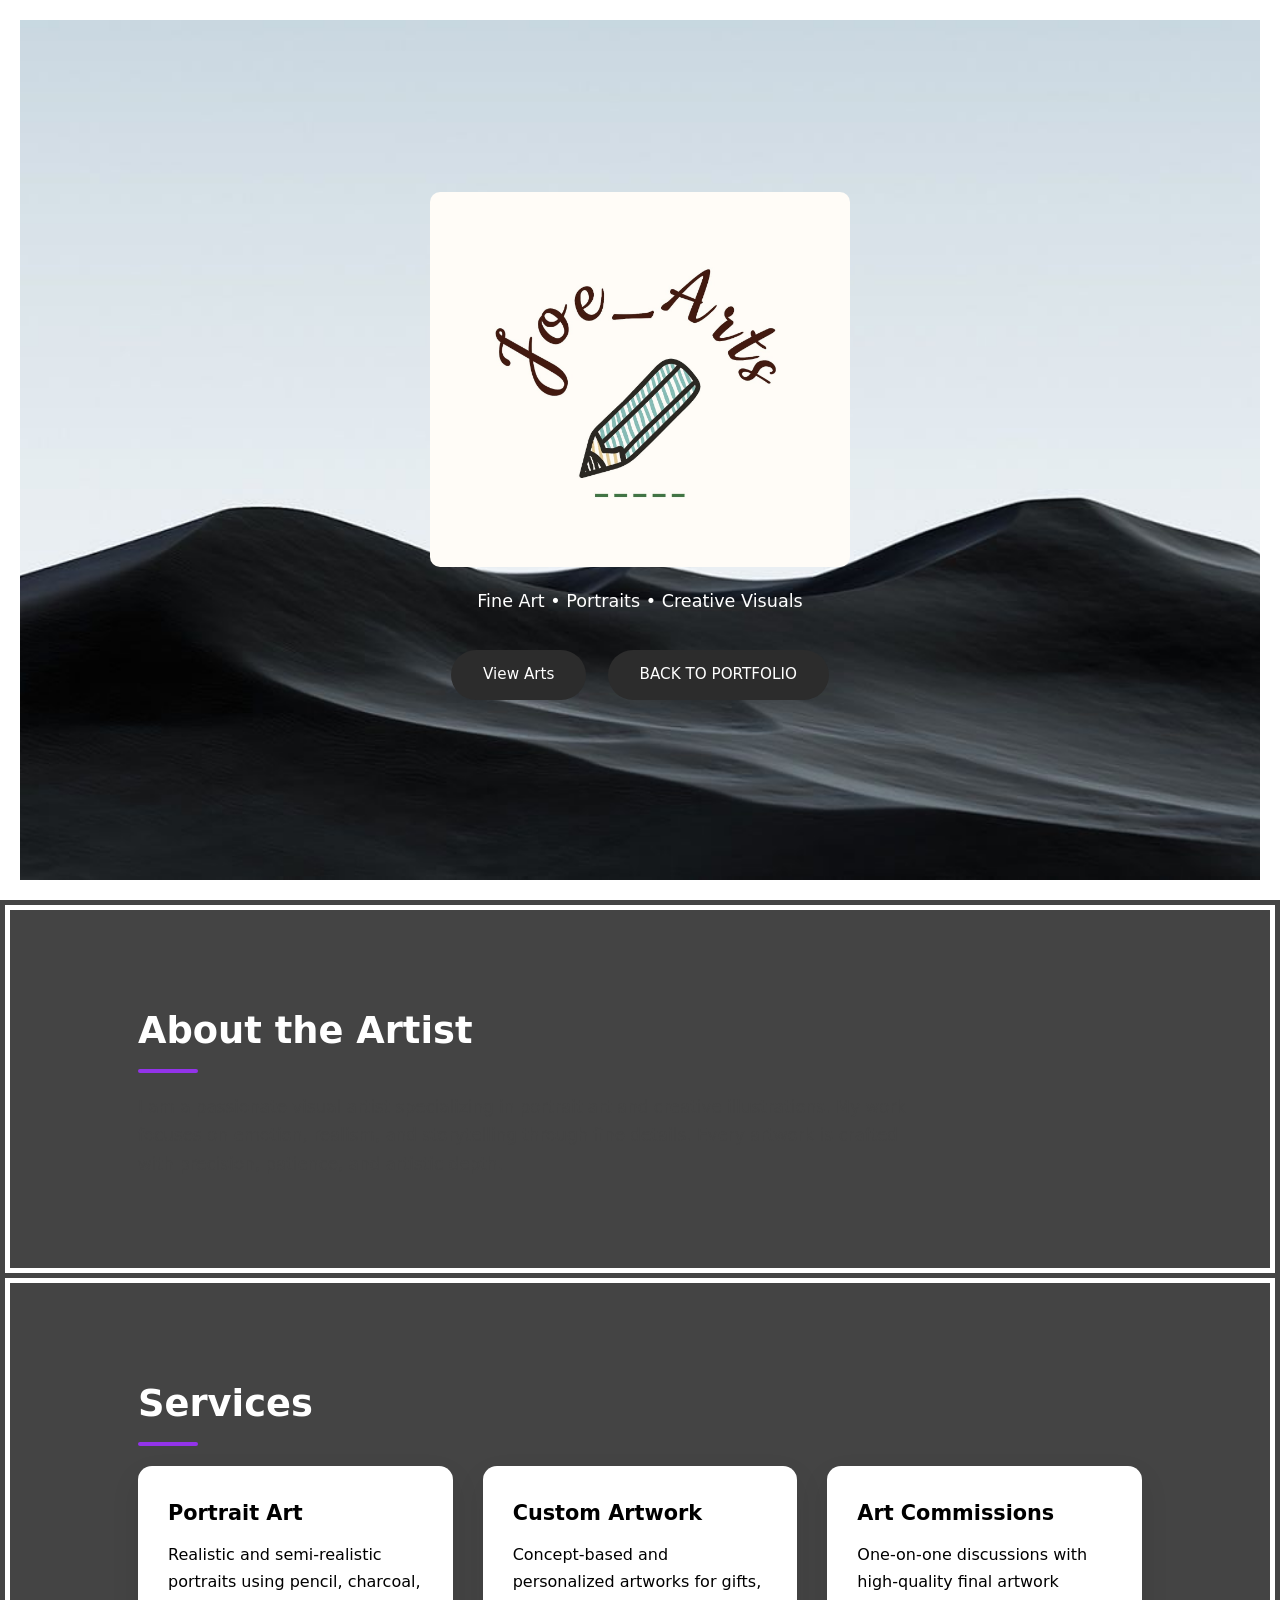
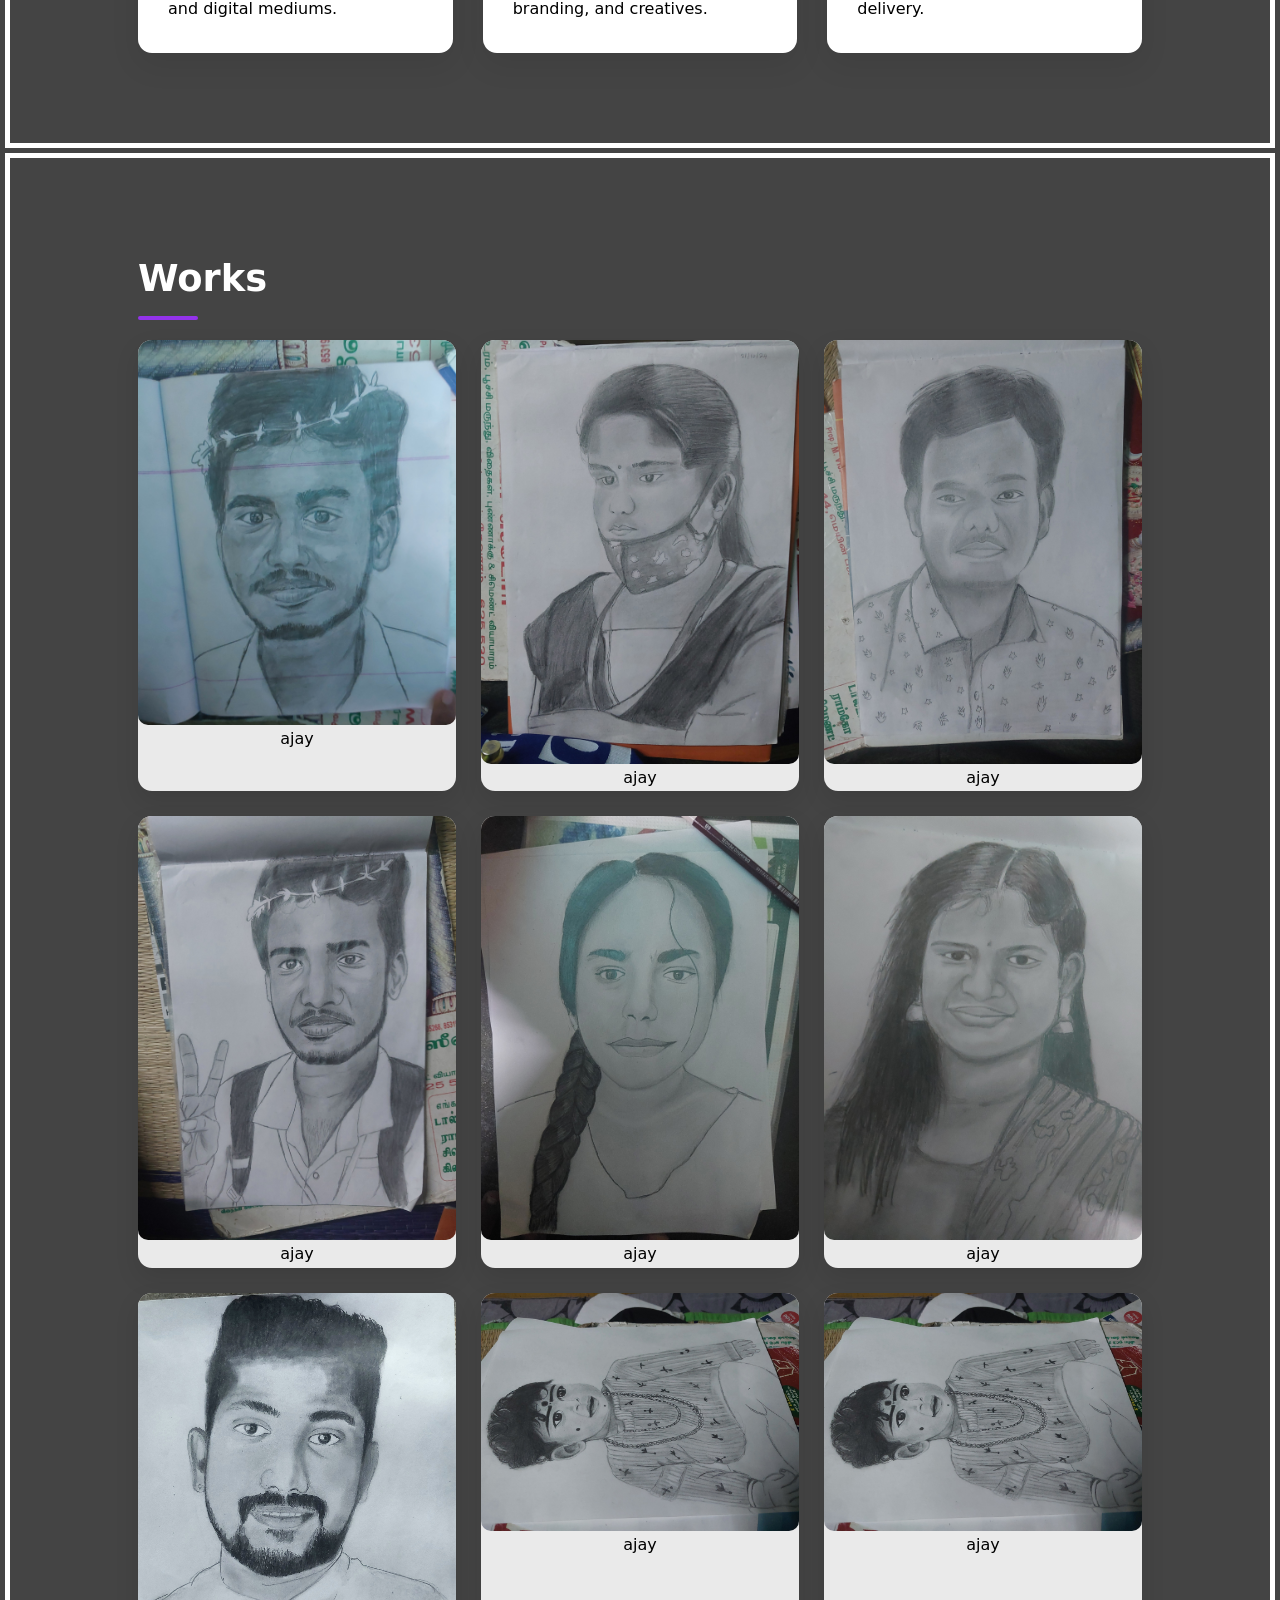
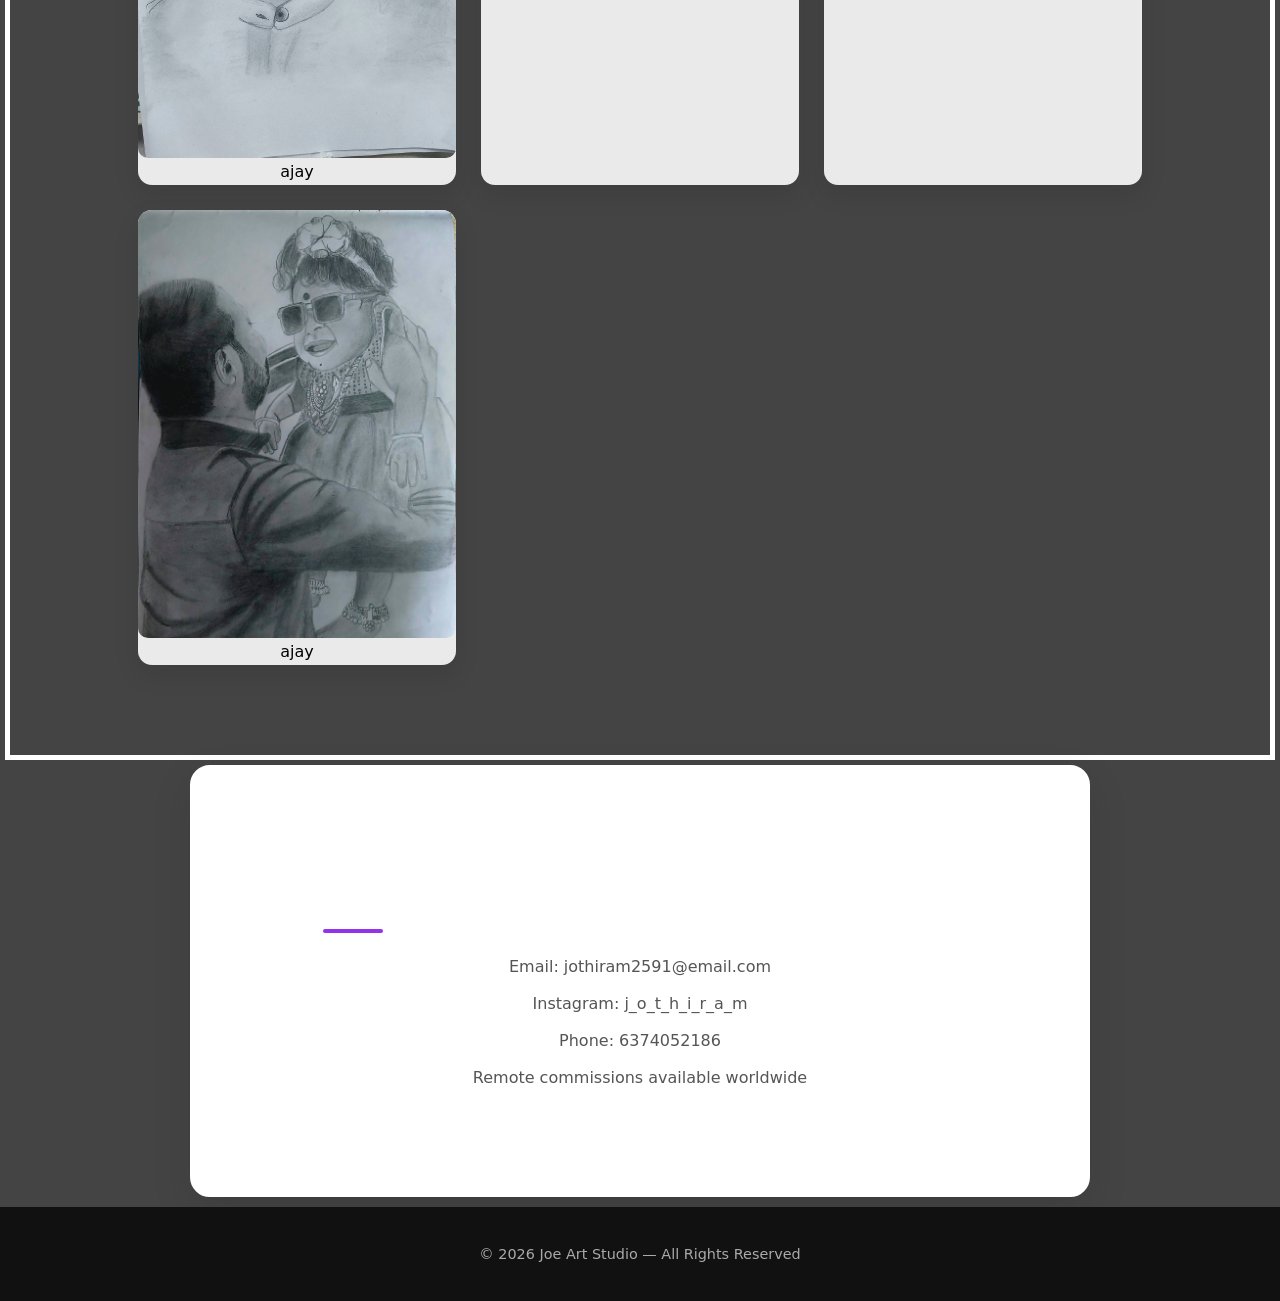
==== art.html @ 2886bf45 "." ====
<!DOCTYPE html>
<html lang="en">
<head>
  <meta charset="UTF-8" />
  <meta name="viewport" content="width=device-width, initial-scale=1.0"/>
  <title>Joe Art Studio</title>
  <!-- Back to Top Button -->
<button id="arrow-button" aria-label="Back to top">
  <svg xmlns="http://www.w3.org/2000/svg" viewBox="0 0 16 16">
    <path fill-rule="evenodd"
      d="M1 8a7 7 0 1 0 14 0A7 7 0 0 0 1 8m15 0A8 8 0 1 1 0 8a8 8 0 0 1 16 0m-7.5 3.5a.5.5 0 0 1-1 0V5.707L5.354 7.854a.5.5 0 1 1-.708-.708l3-3a.5.5 0 0 1 .708 0l3 3a.5.5 0 0 1-.708.708L8.5 5.707z"/>
  </svg>
</button>
<!-------------------------------------->
  <style>
  * {
    margin: 0;
    padding: 0;
    box-sizing: border-box;
    font-family: "Poppins", system-ui, sans-serif;
  }

  body {
    background:#444;
    color:white;
    line-height: 1.7;
  }

  img {
    width: 100%;
    display: block;
    border-radius: 10px;
  }

  /* ---------- Back to Top ---------- */
  #arrow-button {
    position: fixed;
    bottom: 25px;
    right: 25px;
    width: 50px;
    height: 50px;
    border: none;
    border-radius: 50%;
    background: linear-gradient(135deg, #8b597b, #9333ea);
    color: white;
    display: flex;
    align-items: center;
    justify-content: center;
    cursor: pointer;
    box-shadow: 0 10px 25px rgba(0, 0, 0, 0.25);
    opacity: 0;
    visibility: hidden;
    transition: all 0.3s ease;
    z-index: 1000;
  }

  #arrow-button.show {
    opacity: 1;
    visibility: visible;
  }

  #arrow-button:hover {
    transform: translateY(-5px);
  }

  /* ---------- Header ---------- */
  header {
    min-height: 100vh;
    display: flex;
    align-items: center;
    justify-content: center;
    text-align: center;
    border-image-repeat: no-repeat;
    background-position: center;
    background-size: cover;
    background-image: url(./backgroud1.jpg);
    border: 20px solid white;
    padding: 40px 20px;
  }

  header img {
    width: 420px;

    margin: 0 auto 20px;
  }
  header img:hover{
    width: 400px;
    scroll-behavior: smooth;
    margin: 0 auto 20px;
    transition: 0.1;
    box-shadow: 0 12px 30px rgba(255, 255, 255, 0.1);
  }
  header p {
    font-size: 1.1rem;
    margin-bottom: 25px;
  }

  .btn {
    display: inline-block;
    padding: 12px 32px;
    margin: 8px;
    border-radius: 30px;
    background: #2c2c2c;
    color: #fff;
    text-decoration: none;
    font-size: 0.95rem;
    transition: all 0.3s ease;
  }

  .btn:hover {
    background: #000;
    transform: translateY(-3px);
    box-shadow: 0 12px 30px rgba(255, 255, 255, 0.8);
  }

  /* ---------- Sections ---------- */
  section {
    padding: 90px 10%;
    border: 5px solid white;
    margin: 5px;
  }

  h2 {
    font-size: 2.3rem;
    margin-bottom: 30px;
    position: relative;
  }

  h2::after {
    content: "";
    width: 60px;
    height: 4px;
    background: #9333ea;
    position: absolute;
    left: 0;
    bottom: -10px;
    border-radius: 2px;
  }

  /* ---------- About ---------- */
  .about p {
    max-width: 800px;
    font-size: 1.05rem;
    color: #444;
  }

  /* ---------- Services ---------- */
  .services {
    display: grid;
    grid-template-columns: repeat(auto-fit, minmax(260px, 1fr));
    gap: 30px;
  }

  .card {
    background: #ffffff;
    padding: 30px;
    color: black;
    border-radius: 14px;
    box-shadow: 0 12px 30px rgba(0, 0, 0, 0.08);
    transition: all 0.3s ease;
  }

  .card:hover {
    transform: translateY(-8px);
    box-shadow: 0 18px 40px rgba(0, 0, 0, 0.12);
  }

  .card h3 {
    margin-bottom: 10px;
    font-size: 1.3rem;
  }

  /* ---------- Portfolio ---------- */
  .portfolio {
    display: grid;
    grid-template-columns: repeat(auto-fit, minmax(250px, 1fr));
    gap: 25px;
  }

  .portfolio div {
    background: #eaeaea;
    border-radius: 14px;
    overflow: hidden;
    box-shadow: 0 10px 25px rgba(0, 0, 0, 0.1);
    transition: transform 0.3s ease;
  }

  .portfolio div:hover {
    transform: scale(1.03);
  }

  /* ---------- Contact ---------- */
  .contact {
    background: #ffffff;
    border-radius: 20px;
    max-width: 900px;
    margin: auto;
    box-shadow: 0 15px 40px rgba(0, 0, 0, 0.1);
    text-align: center;
  }

  .contact p {
    font-size: 1rem;
    margin-bottom: 10px;
    color: #555;
  }

  /* ---------- Footer ---------- */
  footer {
    text-align: center;
    padding: 35px;
    margin-top: 10px;
    background: #111;
    color: #aaa;
    font-size: 0.9rem;
  }

  @media (max-width: 768px) {
    header img {
      width: 280px;
    }

    section {
      padding: 70px 7%;
    }
  }
</style>
</head>
<body>
<header>
  <div>
    <img src="./art_joe.jpeg" id="joe_art">
    <p>Fine Art • Portraits • Creative Visuals</p>
    <a href="#portfolio" class="btn">View Arts</a>
    <a href="./index.html" class="btn">BACK TO PORTFOLIO</a>
  </div>
</header>

<section class="about">
  <h2>About the Artist</h2>
  <p>
    I am a passionate visual artist specializing in portrait art and creative illustrations.
    My work focuses on emotion, realism, and storytelling through fine details.
    Every artwork is crafted with precision, patience, and artistic depth.
  </p>
</section>

<section>
  <h2>Services</h2>
  <div class="services">
    <div class="card">
      <h3>Portrait Art</h3>
      <p>Realistic and semi-realistic portraits using pencil, charcoal, and digital mediums.</p>
    </div>
    <div class="card">
      <h3>Custom Artwork</h3>
      <p>Concept-based and personalized artworks for gifts, branding, and creatives.</p>
    </div>
    <div class="card">
      <h3>Art Commissions</h3>
      <p>One-on-one discussions with high-quality final artwork delivery.</p>
    </div>
  </div>
</section>

<section id="portfolio">
  <h2>Works</h2>
  <div class="portfolio">
    <div><img src="./works/1.jpg"><p style="color:black;text-align: center;">ajay</p></div>
    <div><img src="./works/2.jpg"><p style="color:black;text-align: center;">ajay</p></div>
    <div><img src="./works/3.jpg"><p style="color:black;text-align: center;">ajay</p></div>
    <div><img src="./works/4.jpg"><p style="color:black;text-align: center;">ajay</p></div>
    <div><img src="./works/5.jpg"><p style="color:black;text-align: center;">ajay</p></div>
    <div><img src="./works/6.jpg"><p style="color:black;text-align: center;">ajay</p></div>
    <div><img src="./works/7.jpg"><p style="color:black;text-align: center;">ajay</p></div>
    <div><img src="./works/8.jpg"><p style="color:black;text-align: center;">ajay</p></div>
    <div><img src="./works/9.jpg"><p style="color:black;text-align: center;">ajay</p></div>
    <div><img src="./works/10.jpg"><p style="color:black;text-align: center;">ajay</p></div>
  </div>
</section>

<section id="contact" class="contact">
  <h2>CONTACT</h2>
  <p>Email: jothiram2591@email.com</p>
  <p>Instagram: j_o_t_h_i_r_a_m</p>
  <p>Phone: 6374052186</p>
  <p>Remote commissions available worldwide</p>
</section>
<script>
  //show button on scrolling
const backToTopBtn = document.getElementById("arrow-button");

window.addEventListener("scroll", () => {
  if (window.scrollY > 300) {
    backToTopBtn.classList.add("show");
  } else {
    backToTopBtn.classList.remove("show");
  }
});

backToTopBtn.addEventListener("click", () => {
  window.scrollTo({
    top: 0,
    behavior: "smooth"
  });
});

//change image style
const img1 = document.getElementById('joe_art');

img1.addEventListener('mouseenter', () => {
  img1.src = 'joe2.jpeg'; 
});

img1.addEventListener('mouseleave', () => {
  // Fix: use 'img1' instead of 'img'
  img1.src = 'art_joe.jpeg'; 
});
</script>
<footer>
  © 2026 Joe Art Studio — All Rights Reserved
</footer>

</body>
</html>
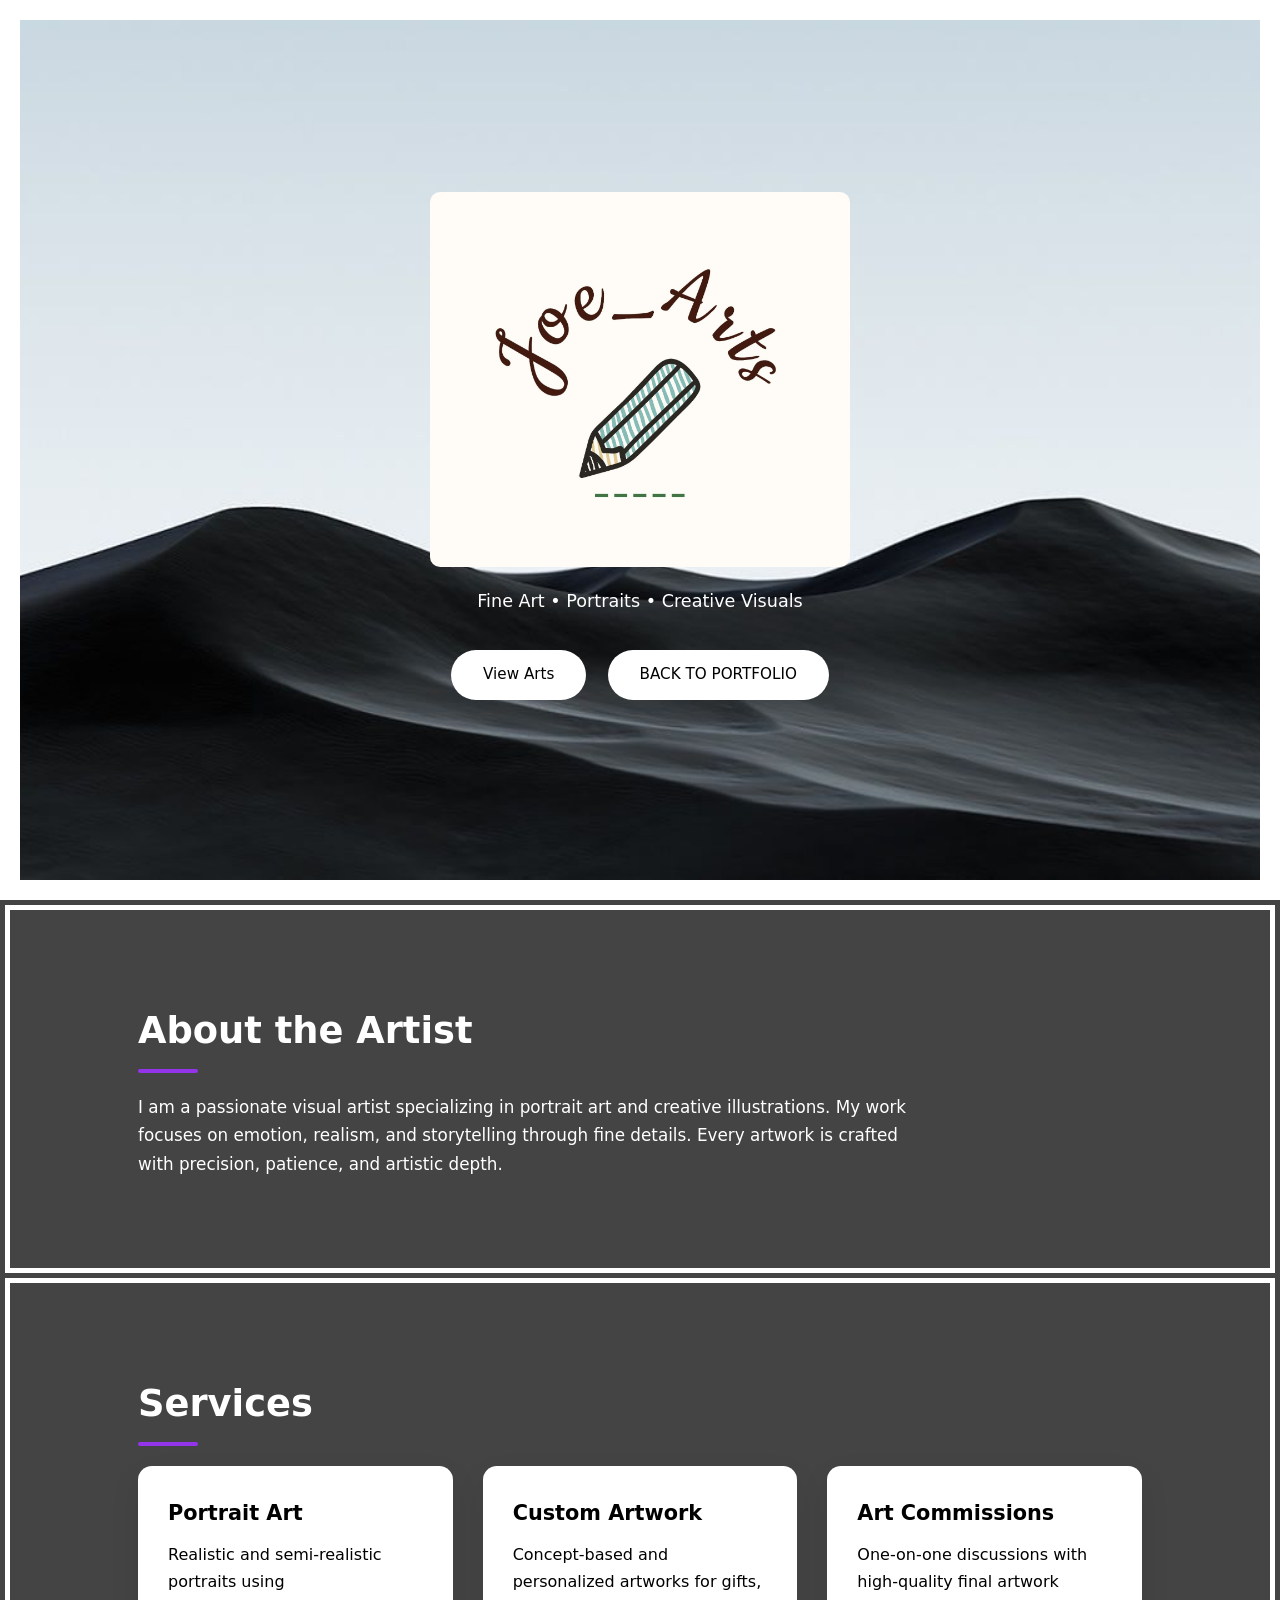
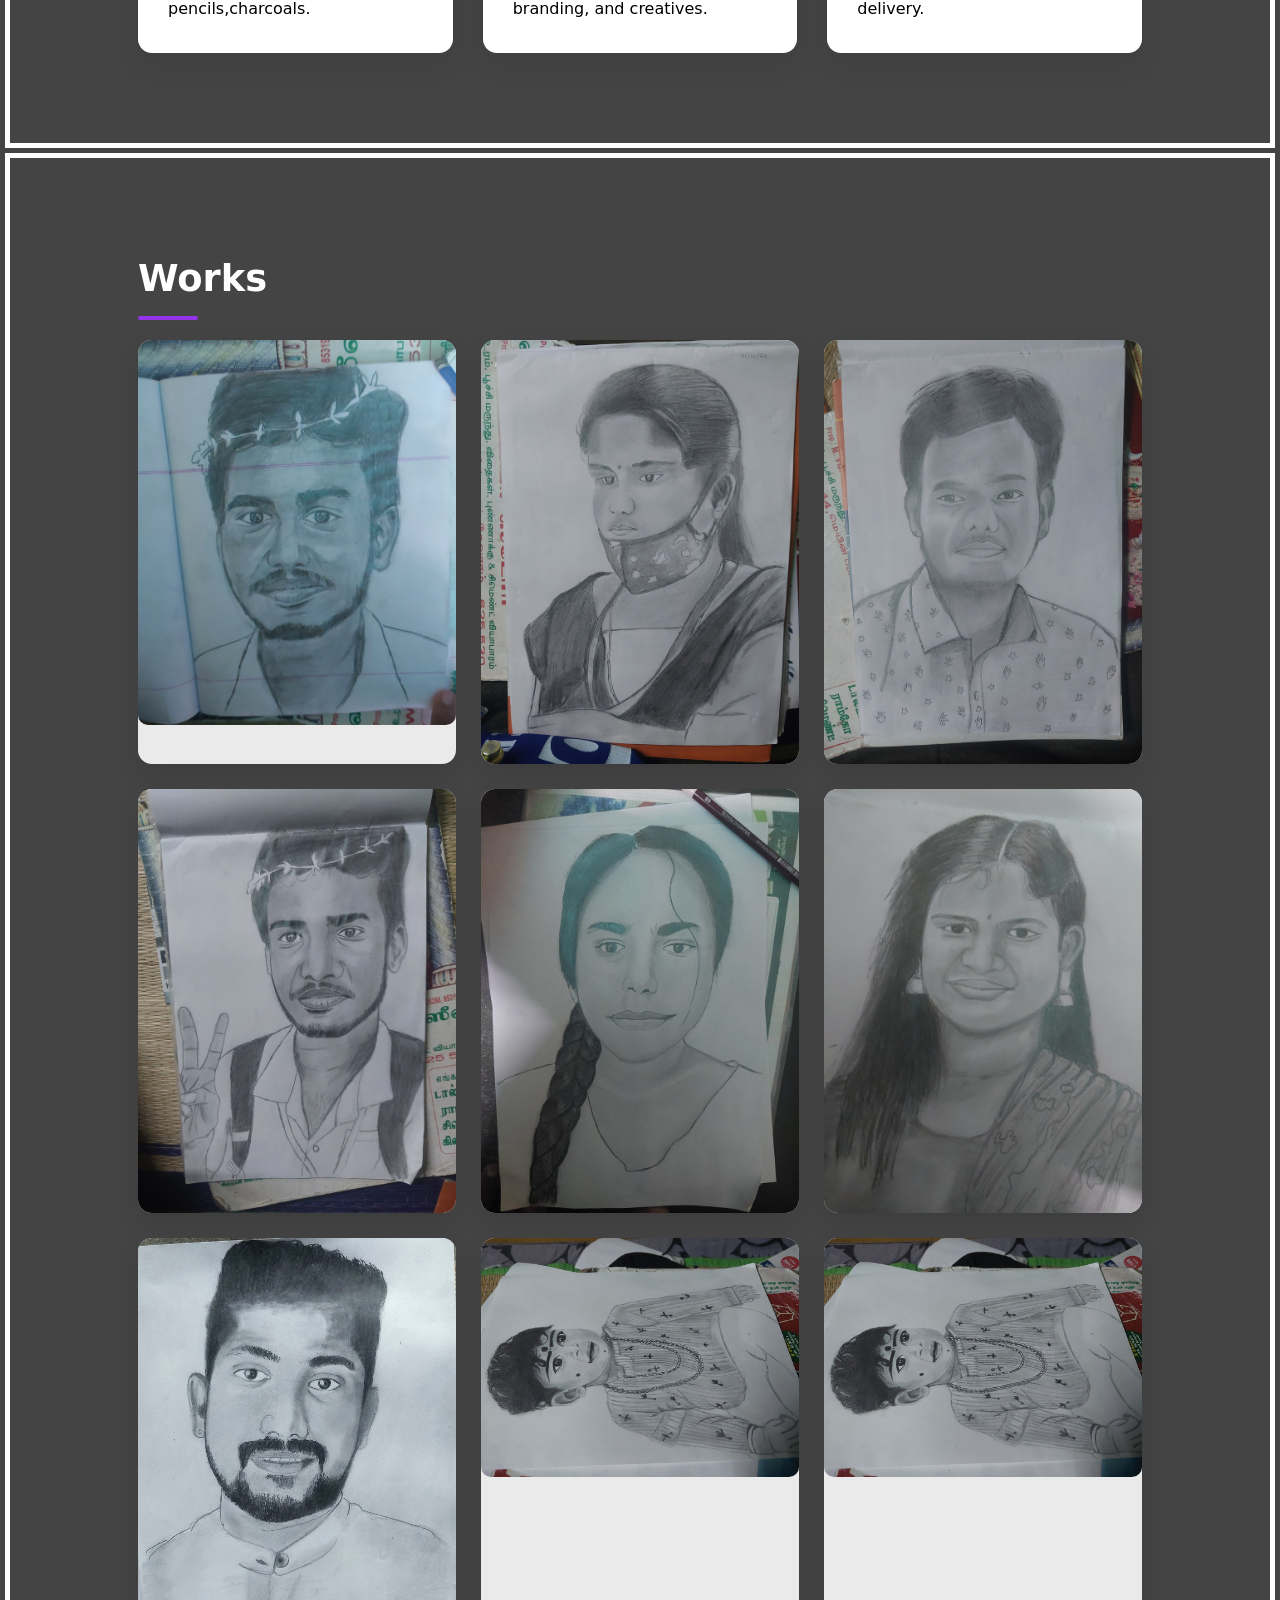
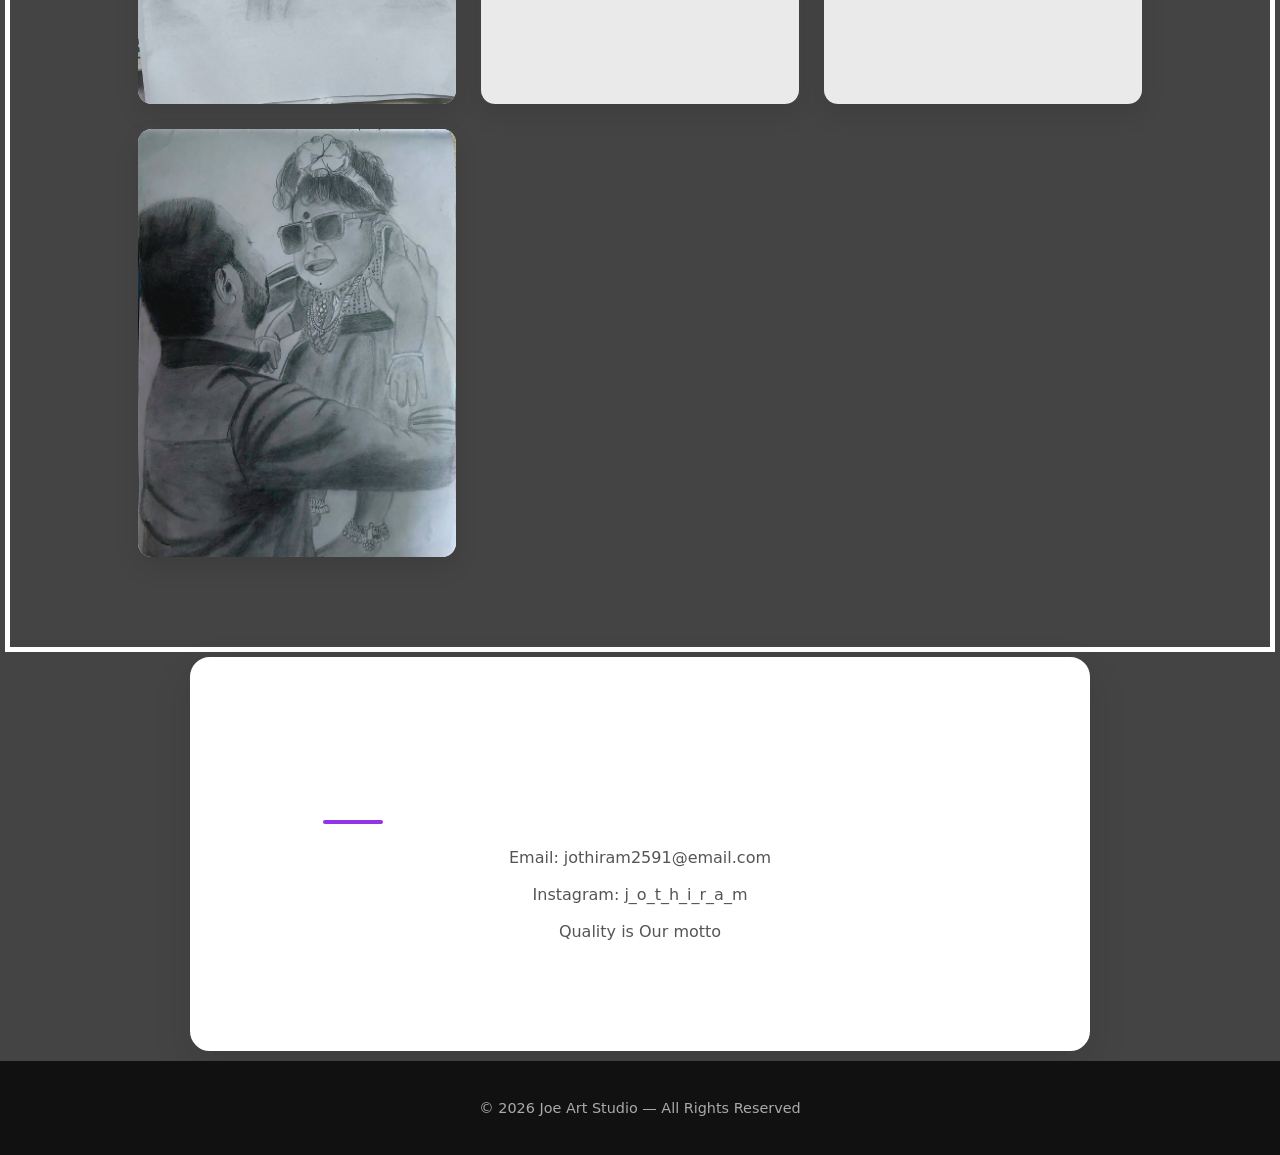
==== commit b9675f88: "." ====
--- a/art.html
+++ b/art.html
@@ -100,15 +100,16 @@
     padding: 12px 32px;
     margin: 8px;
     border-radius: 30px;
-    background: #2c2c2c;
-    color: #fff;
+    background: #ffffff;
+    color: black;
     text-decoration: none;
     font-size: 0.95rem;
     transition: all 0.3s ease;
   }
 
   .btn:hover {
-    background: #000;
+    background: green;
+    color: white;
     transform: translateY(-3px);
     box-shadow: 0 12px 30px rgba(255, 255, 255, 0.8);
   }
@@ -141,7 +142,7 @@
   .about p {
     max-width: 800px;
     font-size: 1.05rem;
-    color: #444;
+    color:white;
   }
 
   /* ---------- Services ---------- */
@@ -176,7 +177,6 @@
     grid-template-columns: repeat(auto-fit, minmax(250px, 1fr));
     gap: 25px;
   }
-
   .portfolio div {
     background: #eaeaea;
     border-radius: 14px;
@@ -250,7 +250,7 @@
   <div class="services">
     <div class="card">
       <h3>Portrait Art</h3>
-      <p>Realistic and semi-realistic portraits using pencil, charcoal, and digital mediums.</p>
+      <p>Realistic and semi-realistic portraits using pencils,charcoals.</p>
     </div>
     <div class="card">
       <h3>Custom Artwork</h3>
@@ -266,16 +266,16 @@
 <section id="portfolio">
   <h2>Works</h2>
   <div class="portfolio">
-    <div><img src="./works/1.jpg"><p style="color:black;text-align: center;">ajay</p></div>
-    <div><img src="./works/2.jpg"><p style="color:black;text-align: center;">ajay</p></div>
-    <div><img src="./works/3.jpg"><p style="color:black;text-align: center;">ajay</p></div>
-    <div><img src="./works/4.jpg"><p style="color:black;text-align: center;">ajay</p></div>
-    <div><img src="./works/5.jpg"><p style="color:black;text-align: center;">ajay</p></div>
-    <div><img src="./works/6.jpg"><p style="color:black;text-align: center;">ajay</p></div>
-    <div><img src="./works/7.jpg"><p style="color:black;text-align: center;">ajay</p></div>
-    <div><img src="./works/8.jpg"><p style="color:black;text-align: center;">ajay</p></div>
-    <div><img src="./works/9.jpg"><p style="color:black;text-align: center;">ajay</p></div>
-    <div><img src="./works/10.jpg"><p style="color:black;text-align: center;">ajay</p></div>
+    <div><img src="./works/1.jpg"><p style="color:black;text-align: center;"></p></div>
+    <div><img src="./works/2.jpg"><p style="color:black;text-align: center;"></p></div>
+    <div><img src="./works/3.jpg"><p style="color:black;text-align: center;"></p></div>
+    <div><img src="./works/4.jpg"><p style="color:black;text-align: center;"></p></div>
+    <div><img src="./works/5.jpg"><p style="color:black;text-align: center;"></p></div>
+    <div><img src="./works/6.jpg"><p style="color:black;text-align: center;"></p></div>
+    <div><img src="./works/7.jpg"><p style="color:black;text-align: center;"></p></div>
+    <div><img src="./works/8.jpg"><p style="color:black;text-align: center;"></p></div>
+    <div><img src="./works/9.jpg"><p style="color:black;text-align: center;"></p></div>
+    <div><img src="./works/10.jpg"><p style="color:black;text-align: center;"></p></div>
   </div>
 </section>
 
@@ -283,8 +283,7 @@
   <h2>CONTACT</h2>
   <p>Email: jothiram2591@email.com</p>
   <p>Instagram: j_o_t_h_i_r_a_m</p>
-  <p>Phone: 6374052186</p>
-  <p>Remote commissions available worldwide</p>
+  <p>Quality is Our motto</p>
 </section>
 <script>
   //show button on scrolling
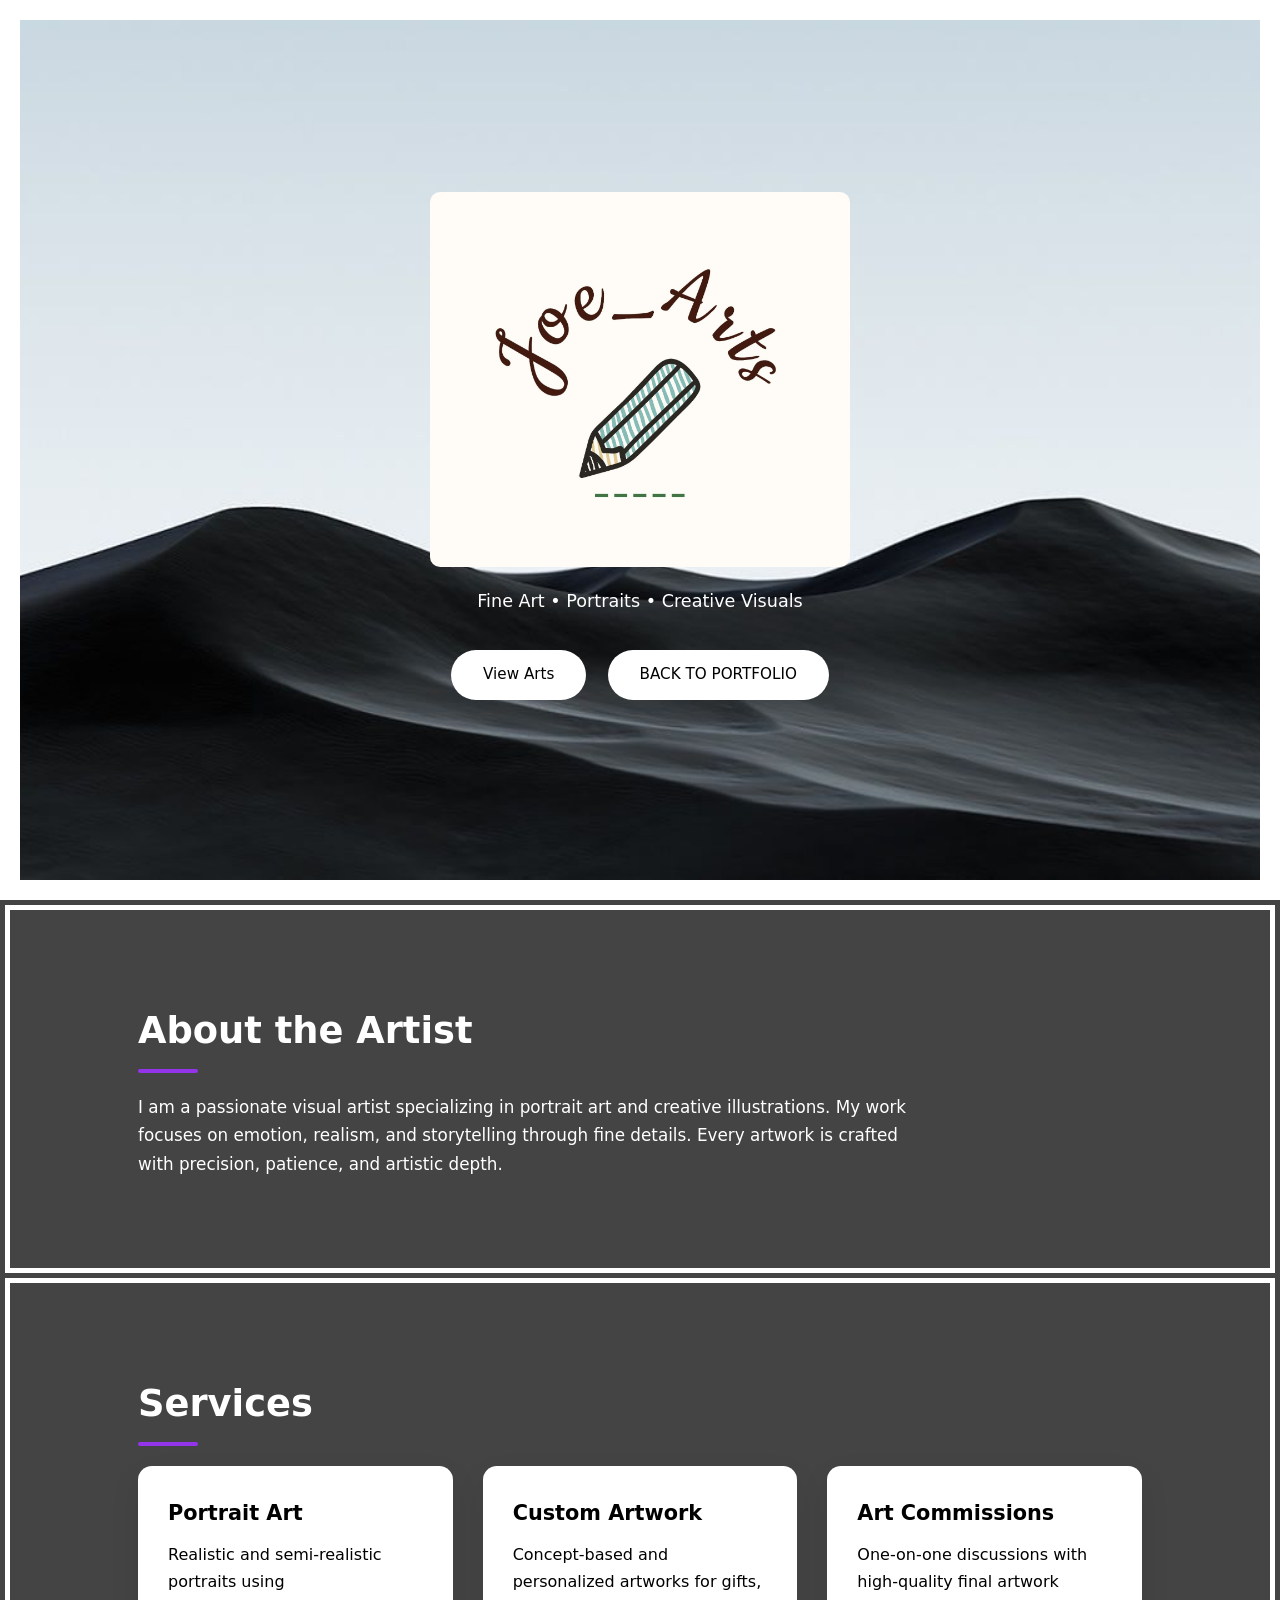
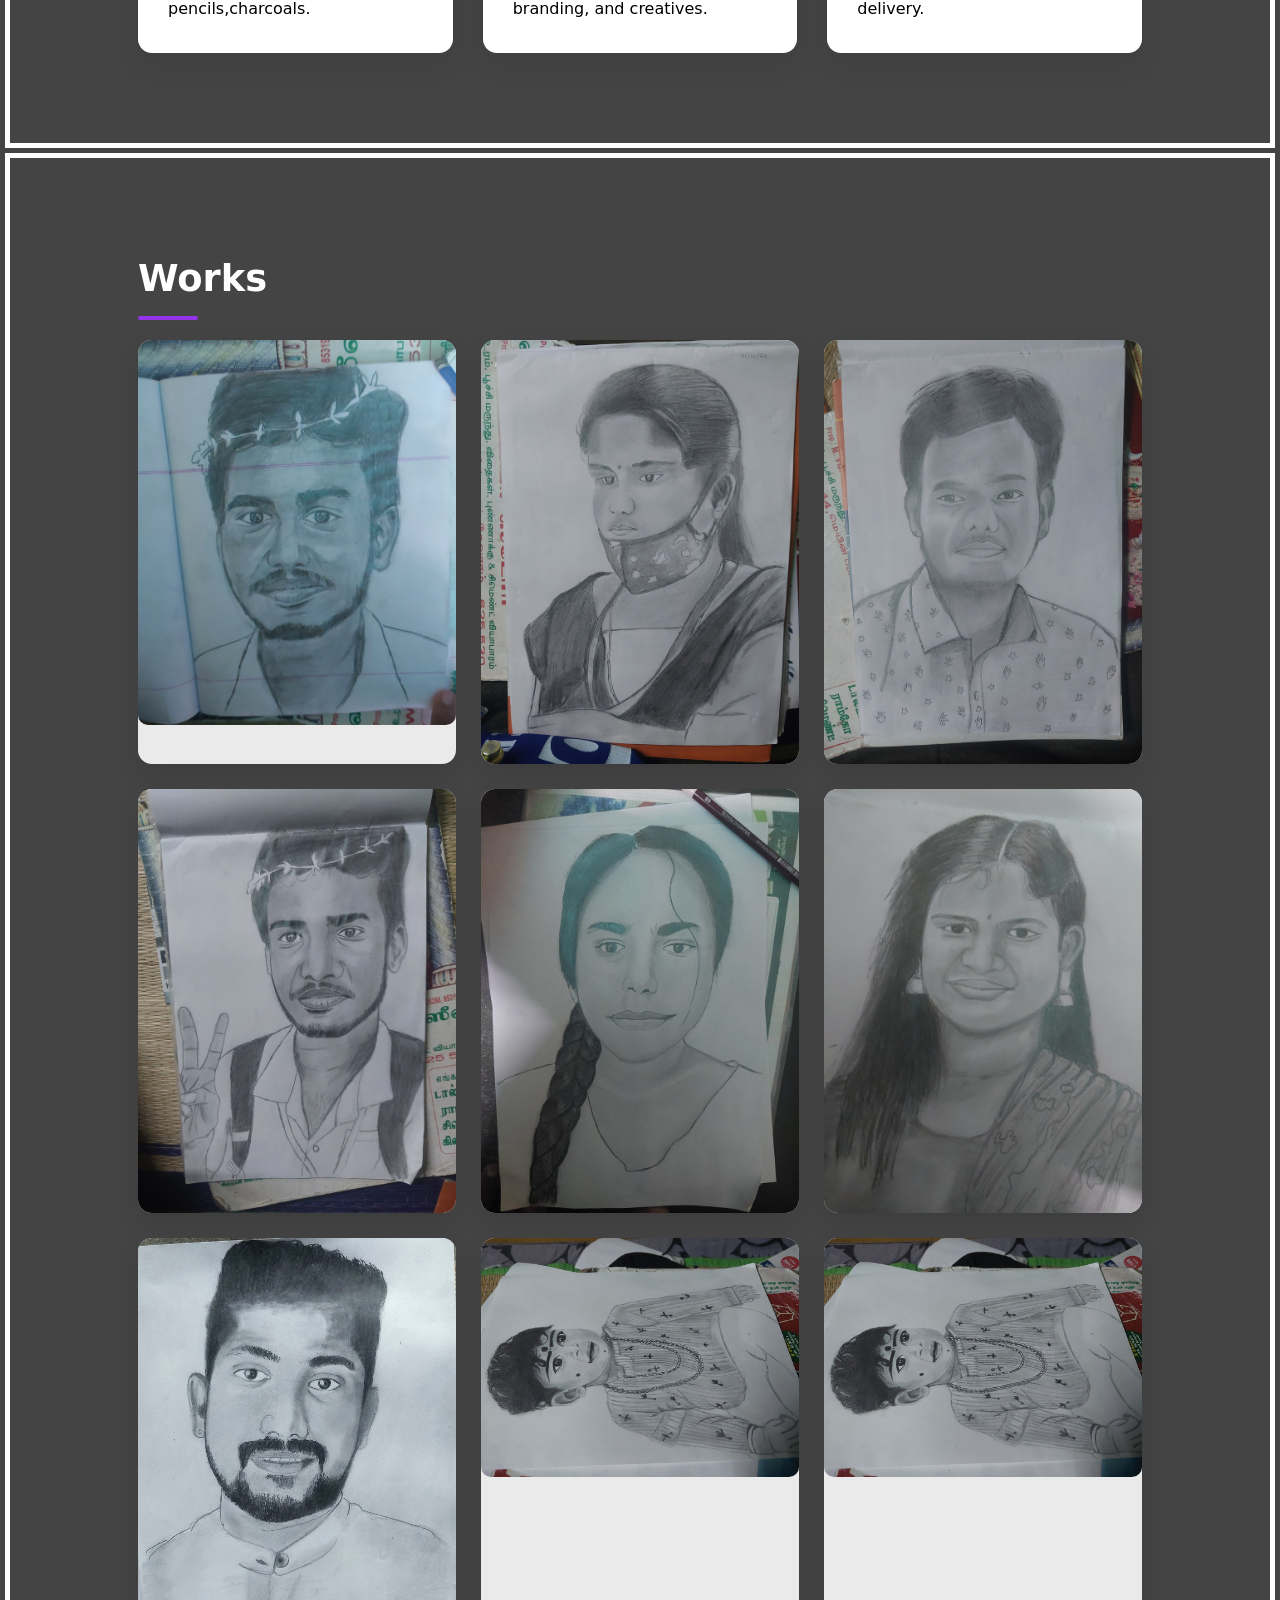
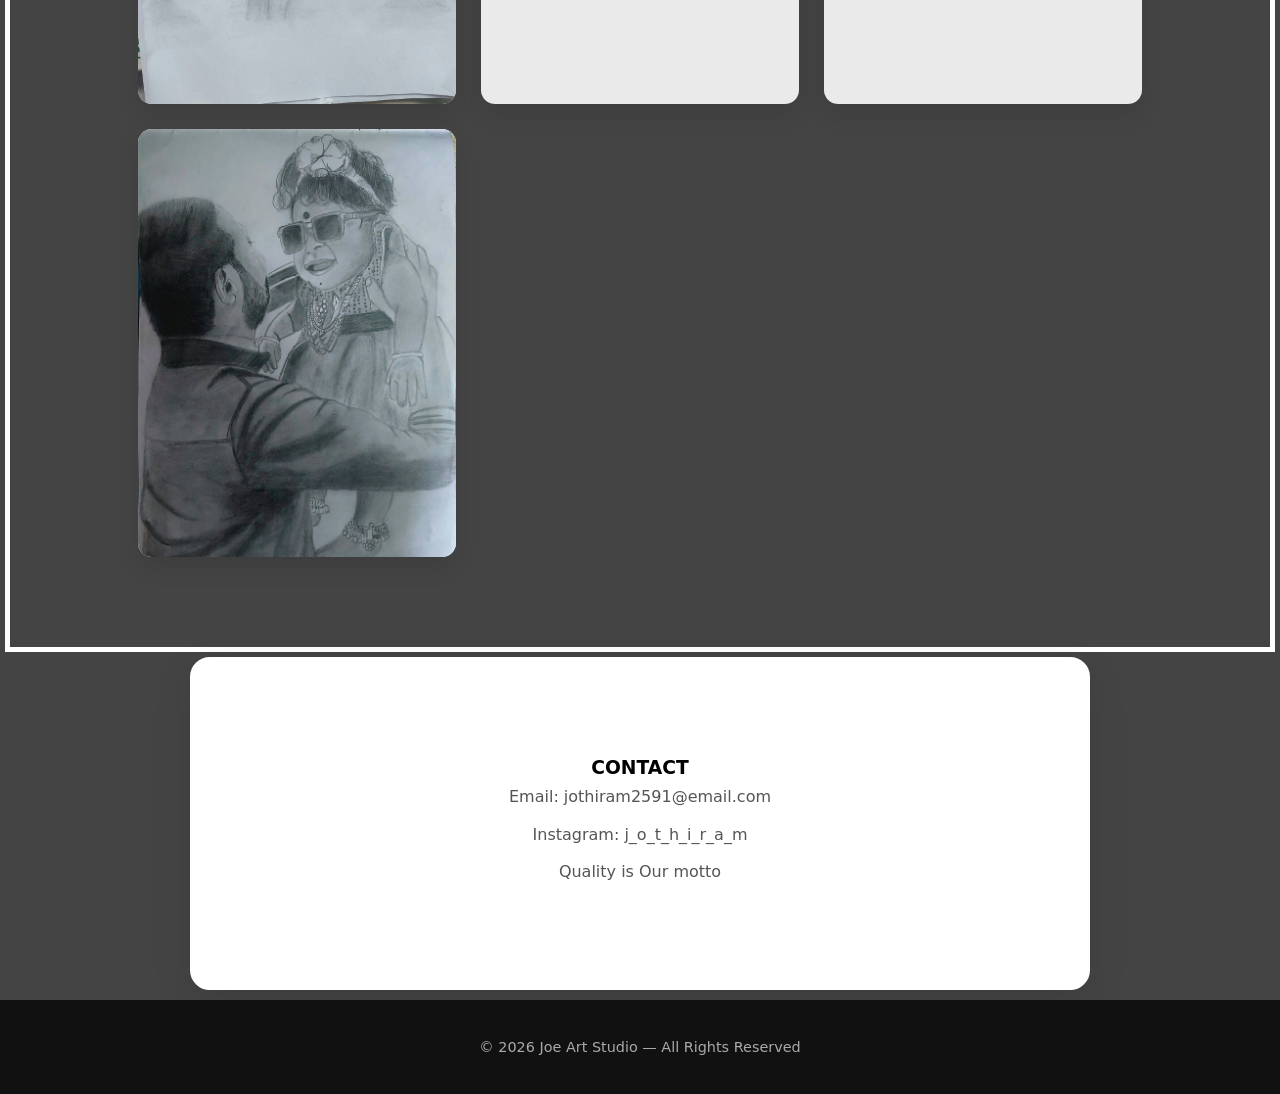
==== commit a8d5f607: "." ====
--- a/art.html
+++ b/art.html
@@ -280,7 +280,7 @@
 </section>
 
 <section id="contact" class="contact">
-  <h2>CONTACT</h2>
+  <h3 style="color: black;">CONTACT</h3>
   <p>Email: jothiram2591@email.com</p>
   <p>Instagram: j_o_t_h_i_r_a_m</p>
   <p>Quality is Our motto</p>
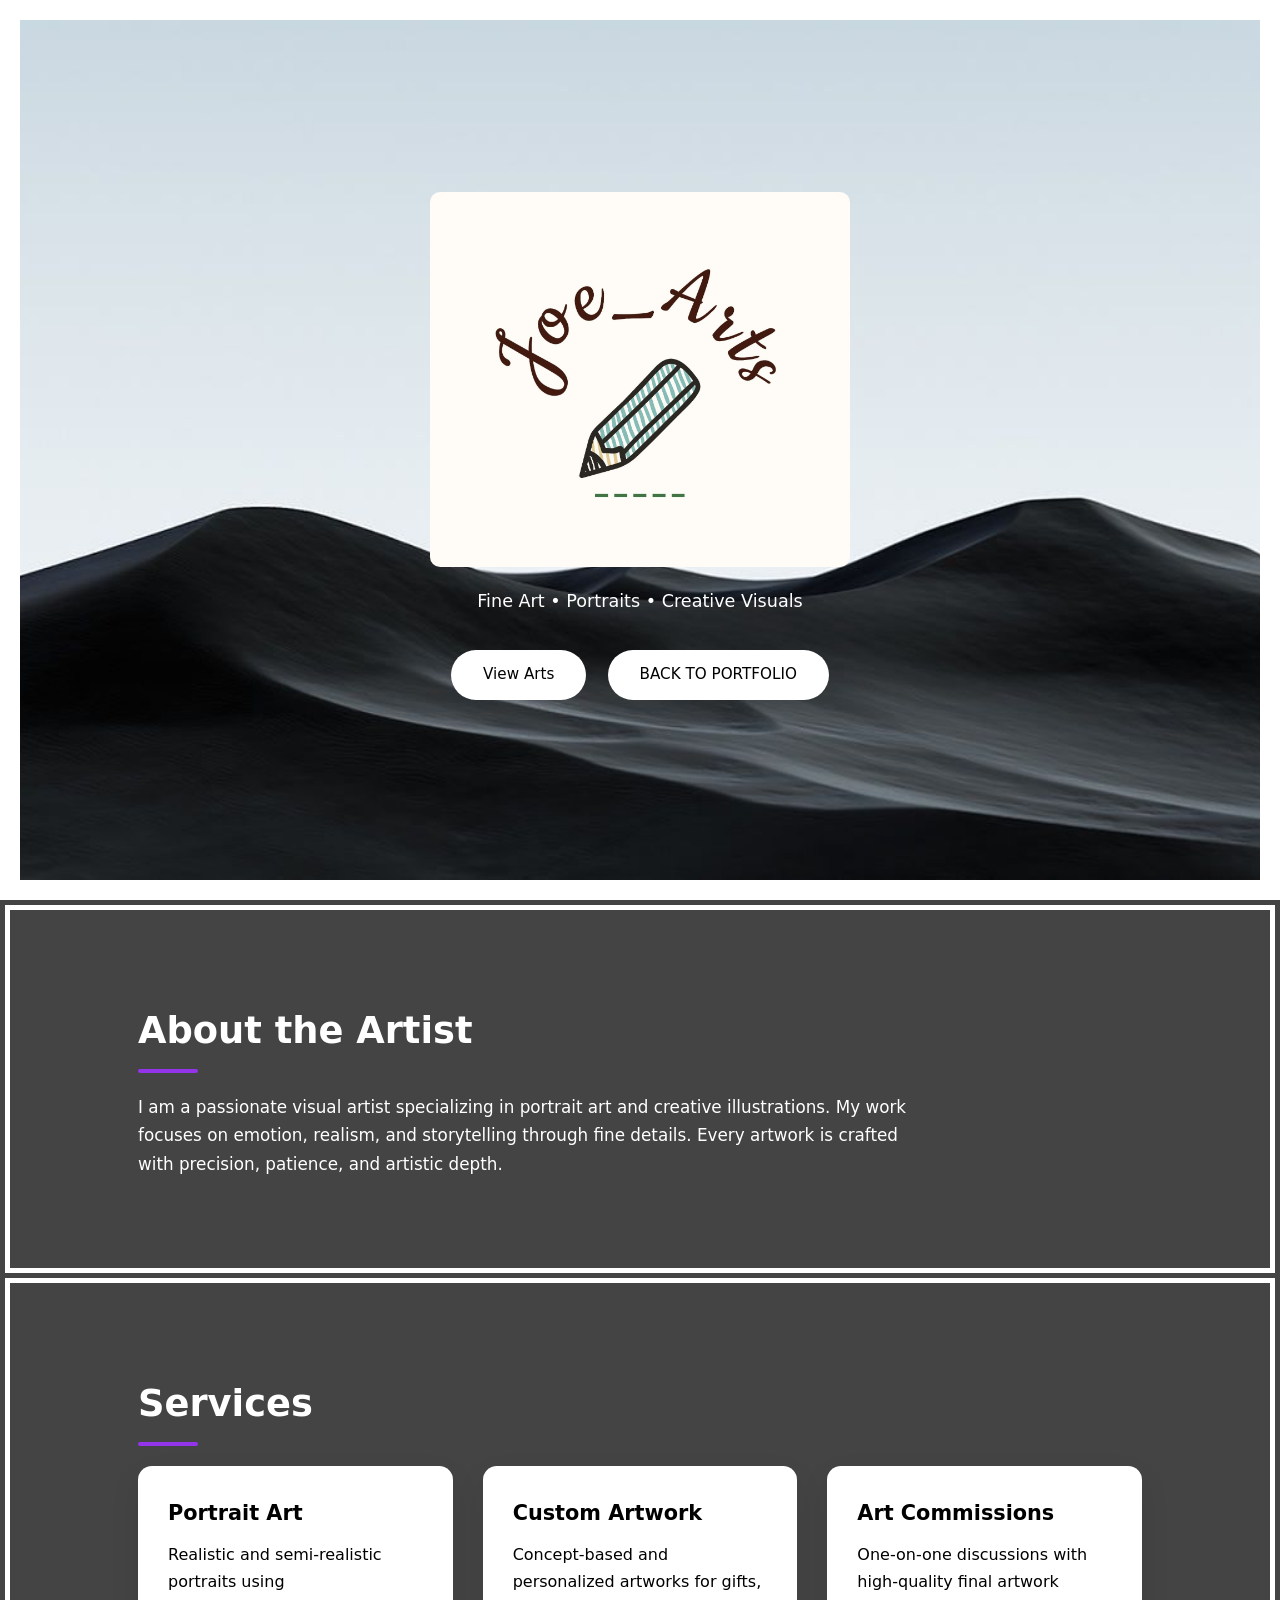
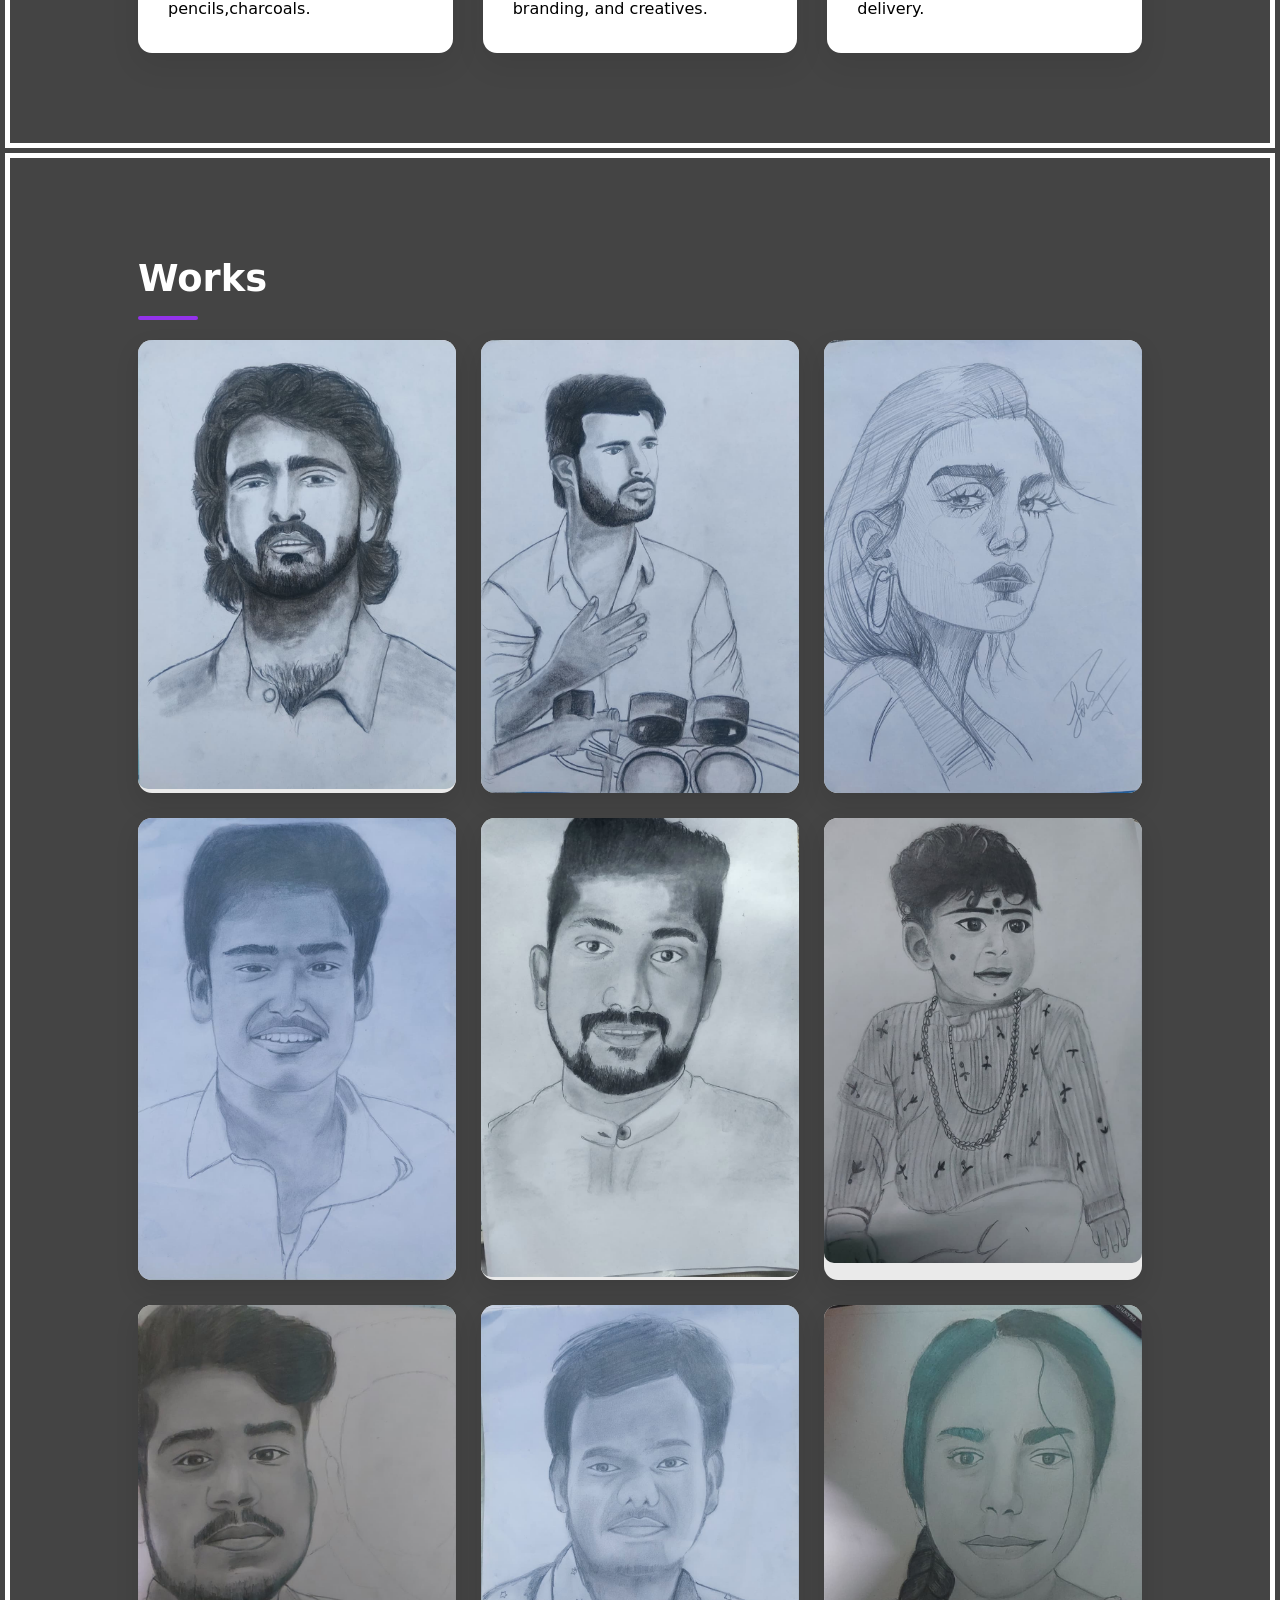
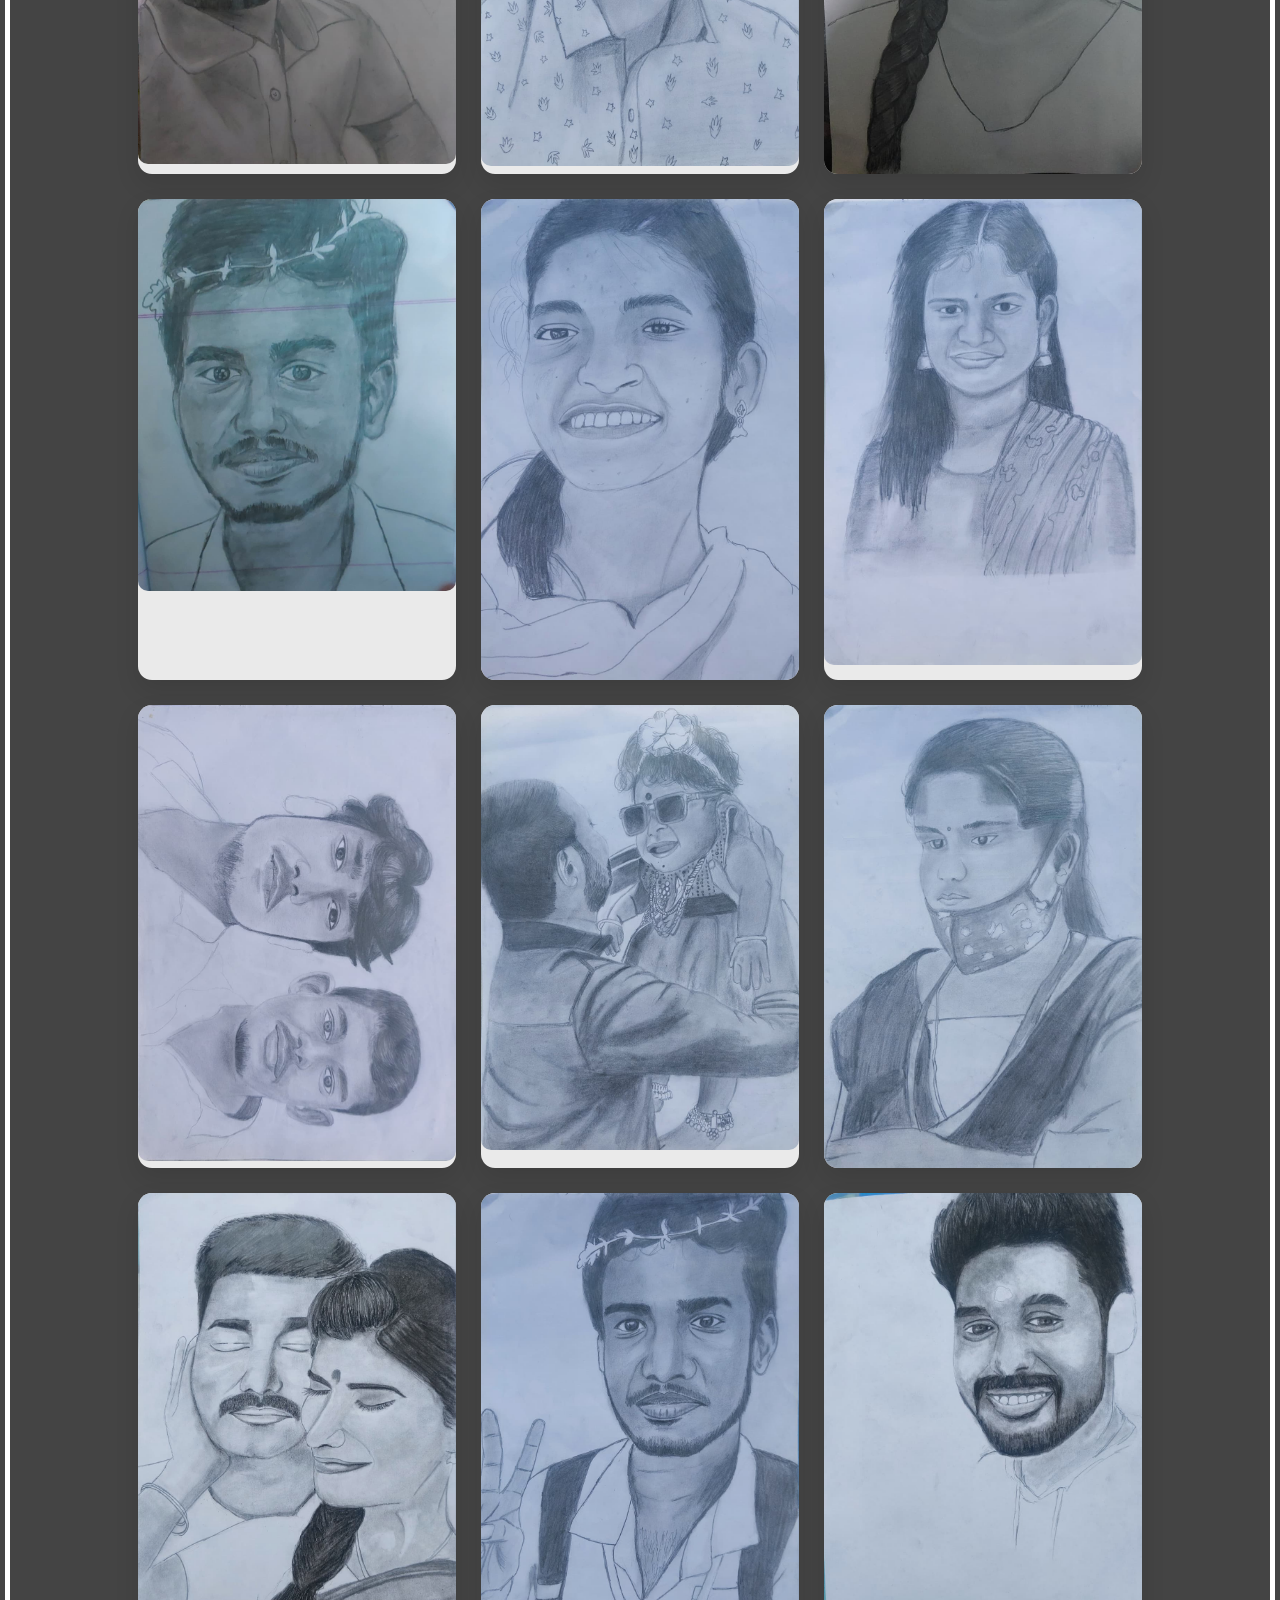
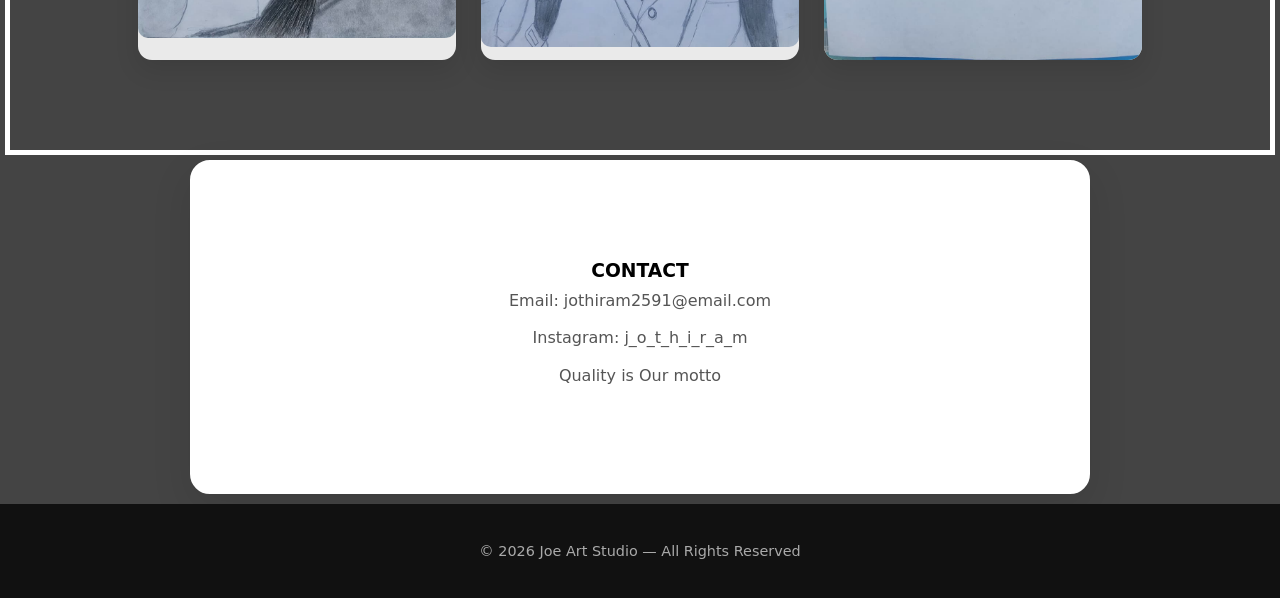
==== commit 621f6af3: "." ====
--- a/art.html
+++ b/art.html
@@ -266,16 +266,25 @@
 <section id="portfolio">
   <h2>Works</h2>
   <div class="portfolio">
-    <div><img src="./works/1.jpg"><p style="color:black;text-align: center;"></p></div>
-    <div><img src="./works/2.jpg"><p style="color:black;text-align: center;"></p></div>
-    <div><img src="./works/3.jpg"><p style="color:black;text-align: center;"></p></div>
-    <div><img src="./works/4.jpg"><p style="color:black;text-align: center;"></p></div>
-    <div><img src="./works/5.jpg"><p style="color:black;text-align: center;"></p></div>
-    <div><img src="./works/6.jpg"><p style="color:black;text-align: center;"></p></div>
-    <div><img src="./works/7.jpg"><p style="color:black;text-align: center;"></p></div>
-    <div><img src="./works/8.jpg"><p style="color:black;text-align: center;"></p></div>
-    <div><img src="./works/9.jpg"><p style="color:black;text-align: center;"></p></div>
-    <div><img src="./works/10.jpg"><p style="color:black;text-align: center;"></p></div>
+    <div><img src="./works/1.jpeg"><p style="color:black;text-align: center;"></p></div>
+    <div><img src="./works/2.jpeg"><p style="color:black;text-align: center;"></p></div>
+    <div><img src="./works/3.jpeg"><p style="color:black;text-align: center;"></p></div>
+    <div><img src="./works/4.jpeg"><p style="color:black;text-align: center;"></p></div>
+    <div><img src="./works/5.jpeg"><p style="color:black;text-align: center;"></p></div>
+    <div><img src="./works/6.jpeg"><p style="color:black;text-align: center;"></p></div>
+    <div><img src="./works/7.jpeg"><p style="color:black;text-align: center;"></p></div>
+    <div><img src="./works/8.jpeg"><p style="color:black;text-align: center;"></p></div>
+    <div><img src="./works/9.jpeg"><p style="color:black;text-align: center;"></p></div>
+    <div><img src="./works/10.jpeg"><p style="color:black;text-align: center;"></p></div>
+    <div><img src="./works/11.jpeg"><p style="color:black;text-align: center;"></p></div>
+    <div><img src="./works/12.jpeg"><p style="color:black;text-align: center;"></p></div>
+    <div><img src="./works/13.jpeg"><p style="color:black;text-align: center;"></p></div>
+    <div><img src="./works/14.jpeg"><p style="color:black;text-align: center;"></p></div>
+    <div><img src="./works/15.jpeg"><p style="color:black;text-align: center;"></p></div>
+    <div><img src="./works/16.jpeg"><p style="color:black;text-align: center;"></p></div>
+    <div><img src="./works/17.jpeg"><p style="color:black;text-align: center;"></p></div>
+    <div><img src="./works/18.jpeg"><p style="color:black;text-align: center;"></p></div>
+
   </div>
 </section>
 
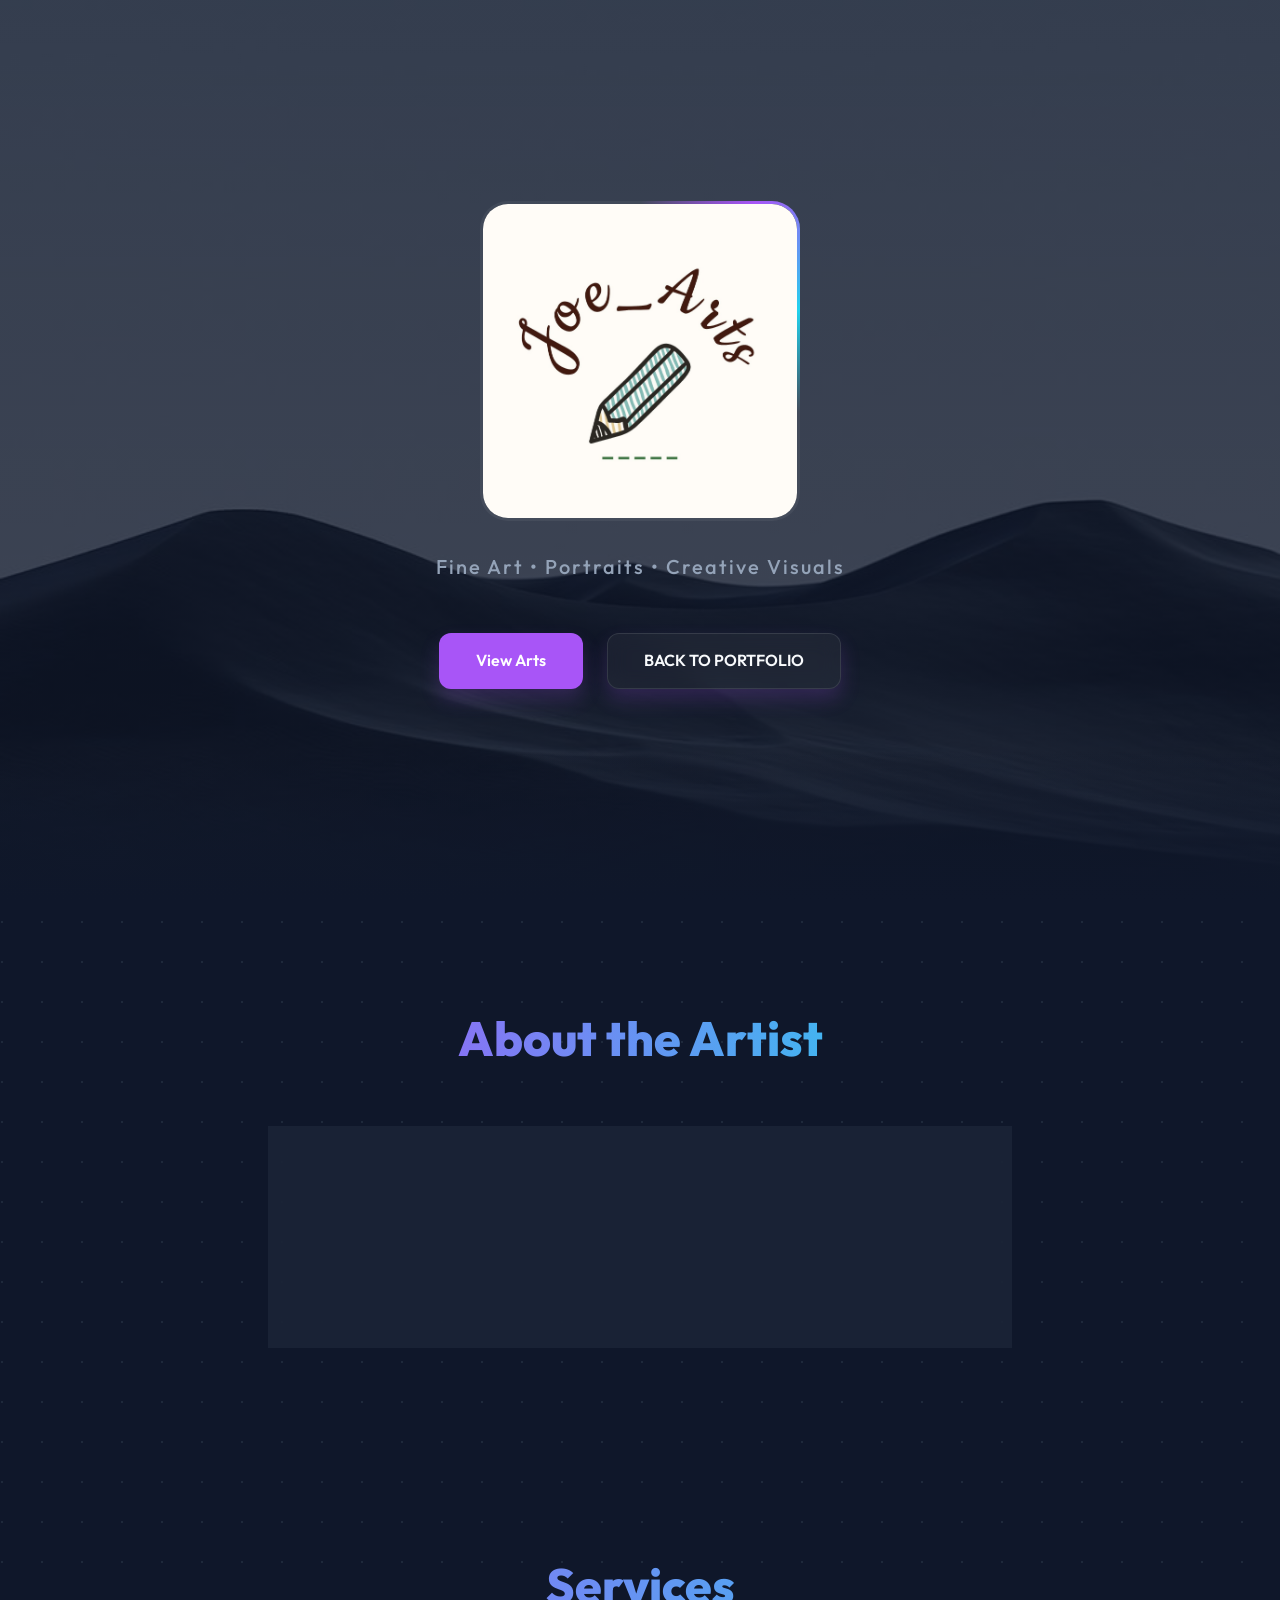
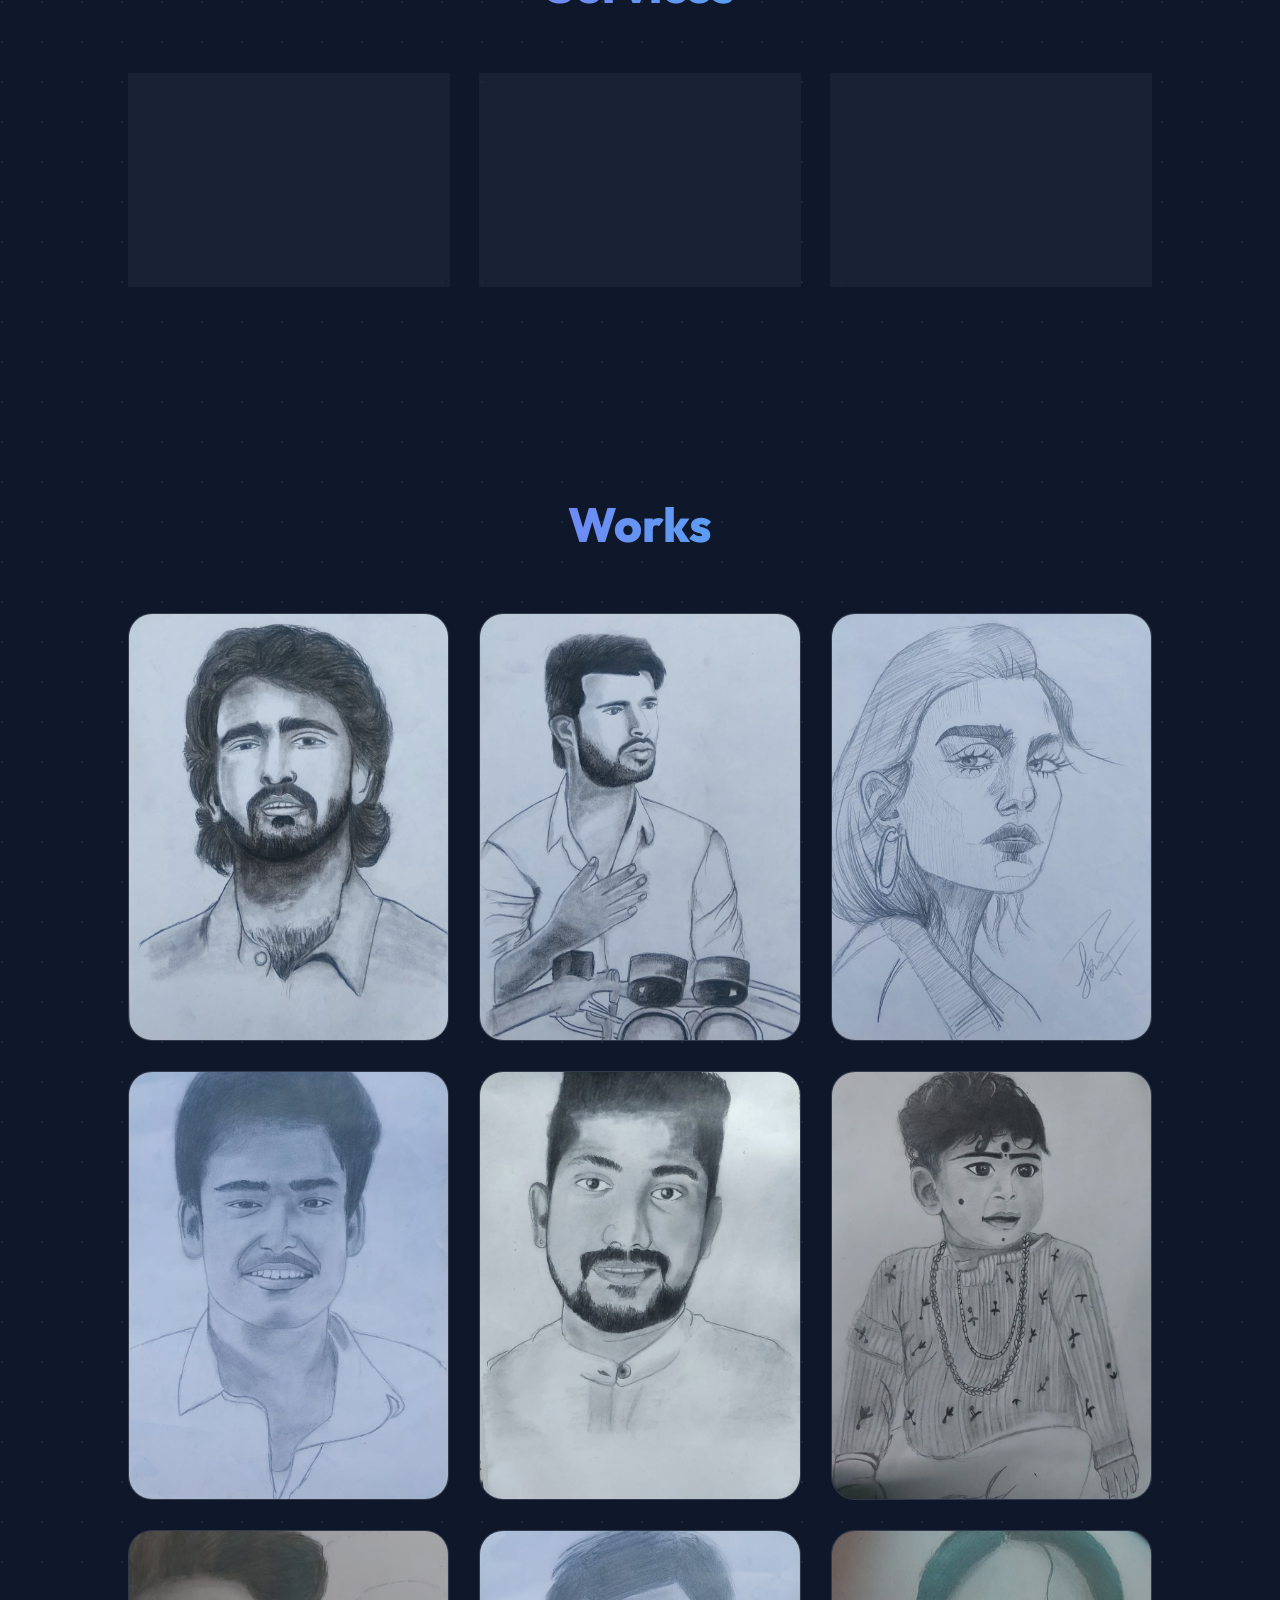
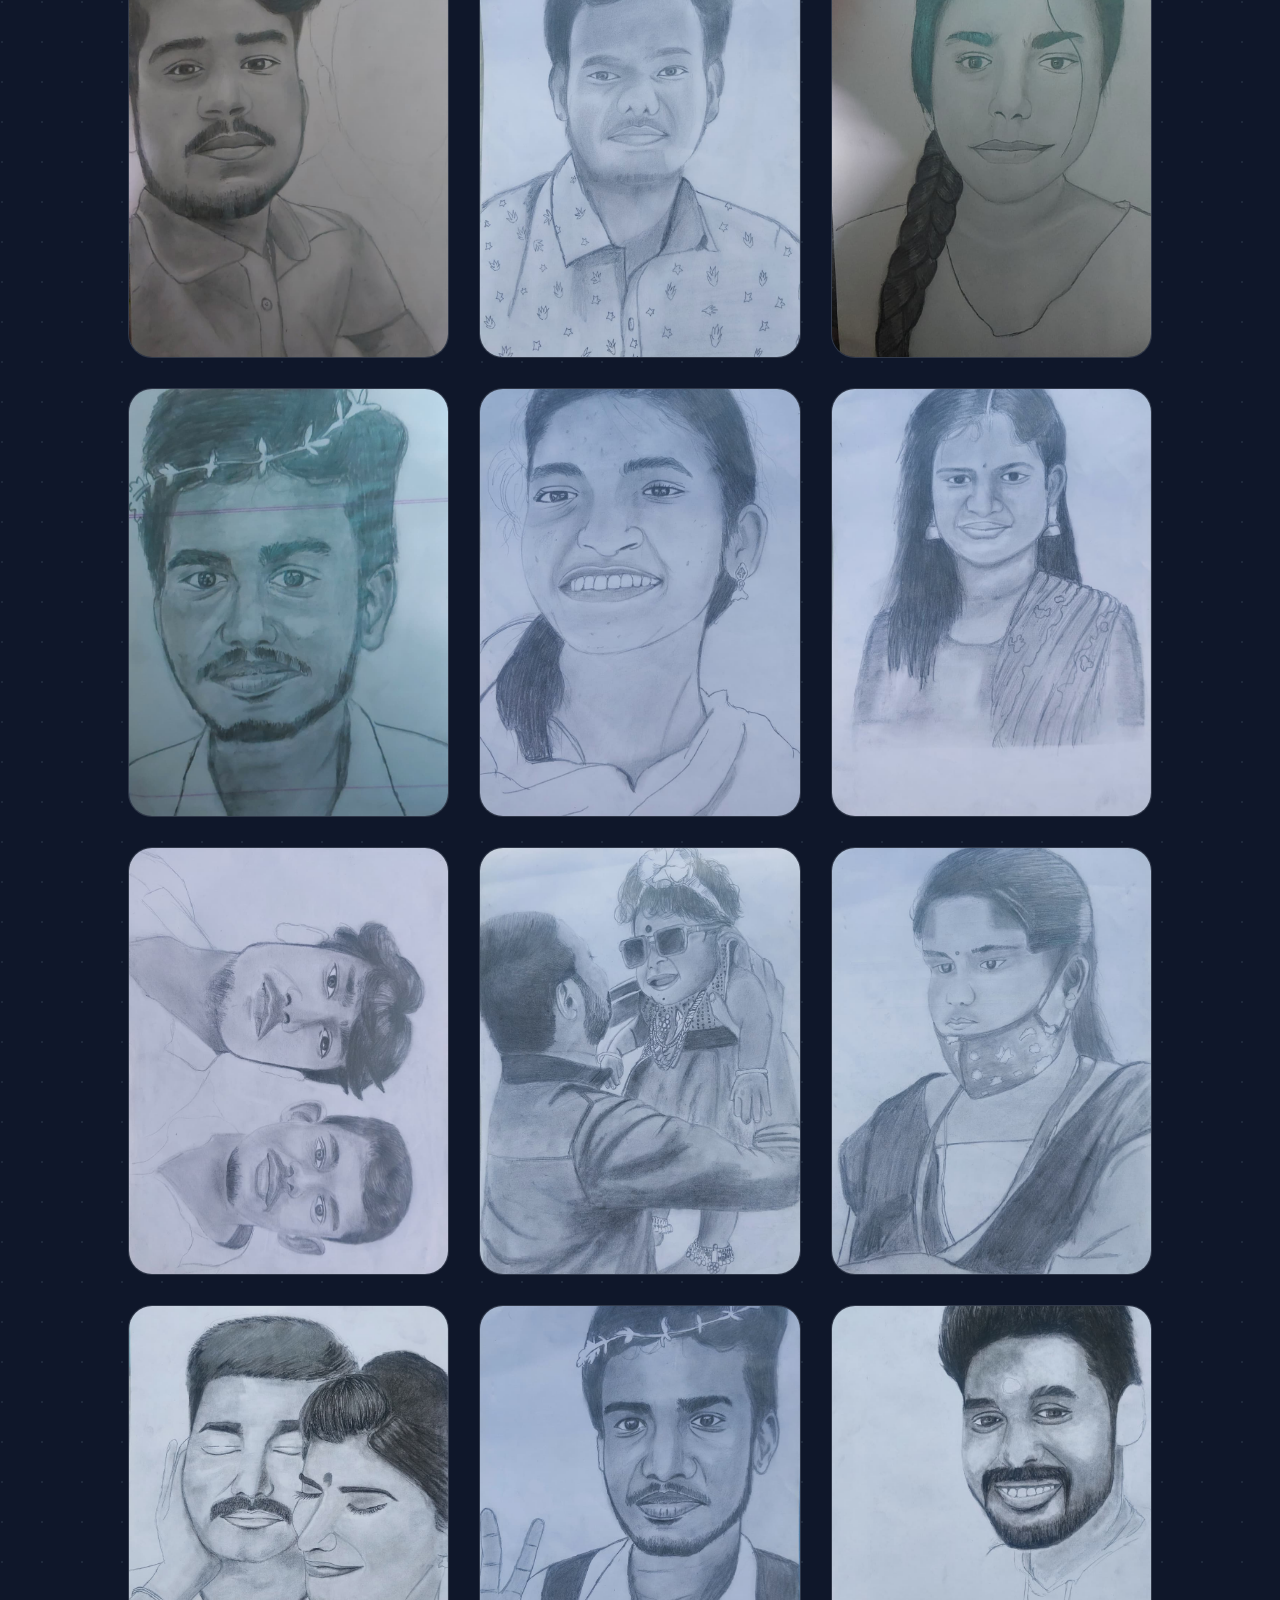
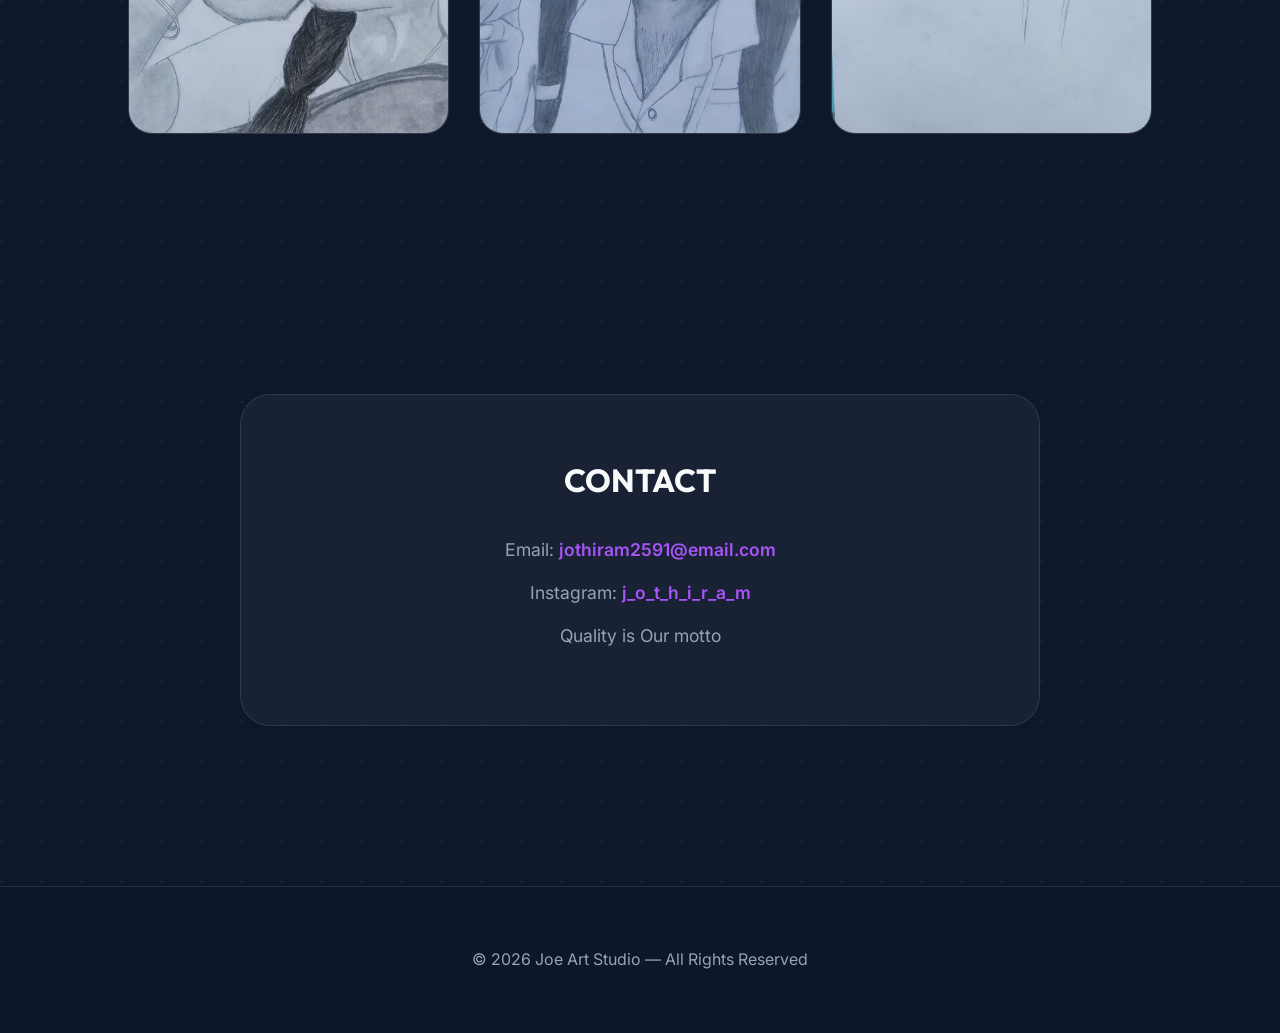
==== commit 51246cfe: "." ====
--- a/art.html
+++ b/art.html
@@ -1,333 +1,545 @@
 <!DOCTYPE html>
 <html lang="en">
+
 <head>
   <meta charset="UTF-8" />
-  <meta name="viewport" content="width=device-width, initial-scale=1.0"/>
+  <meta name="viewport" content="width=device-width, initial-scale=1.0" />
   <title>Joe Art Studio</title>
+  <link rel="preconnect" href="https://fonts.googleapis.com">
+  <link rel="preconnect" href="https://fonts.gstatic.com" crossorigin>
+  <link
+    href="https://fonts.googleapis.com/css2?family=Inter:wght@400;500;600;700&family=Outfit:wght@400;500;600;700&display=swap"
+    rel="stylesheet">
+  <style>
+    :root {
+      --primary-color: #a855f7;
+      --secondary-color: #c084fc;
+      --accent-color: #22d3ee;
+      --bg-color: #0f172a;
+      --bg-dots: #1e293b;
+      --text-color: #f8fafc;
+      --text-muted: #94a3b8;
+      --card-bg: rgba(30, 41, 59, 0.7);
+      --glass-border: rgba(255, 255, 255, 0.1);
+      --font-main: 'Outfit', sans-serif;
+      --font-content: 'Inter', sans-serif;
+      --transition-smooth: all 0.5s cubic-bezier(0.4, 0, 0.2, 1);
+    }
+
+    @keyframes gradientText {
+      0% {
+        background-position: 0% 50%;
+      }
+
+      50% {
+        background-position: 100% 50%;
+      }
+
+      100% {
+        background-position: 0% 50%;
+      }
+    }
+
+    * {
+      margin: 0;
+      padding: 0;
+      box-sizing: border-box;
+    }
+
+    html {
+      scroll-behavior: smooth;
+    }
+
+    body {
+      background-color: var(--bg-color);
+      background-image: radial-gradient(circle at 2px 2px, var(--bg-dots) 1px, transparent 0);
+      background-size: 40px 40px;
+      color: var(--text-color);
+      font-family: var(--font-content);
+      line-height: 1.6;
+      overflow-x: hidden;
+    }
+
+    img {
+      max-width: 100%;
+      height: auto;
+      display: block;
+    }
+
+    /* ---------- UI Elements ---------- */
+    #arrow-button {
+      position: fixed;
+      bottom: 25px;
+      right: 25px;
+      width: 48px;
+      height: 48px;
+      border: none;
+      border-radius: 50%;
+      background: linear-gradient(135deg, var(--primary-color), var(--accent-color));
+      color: white;
+      display: flex;
+      align-items: center;
+      justify-content: center;
+      cursor: pointer;
+      box-shadow: 0 8px 20px rgba(0, 0, 0, 0.25);
+      opacity: 0;
+      visibility: hidden;
+      transition: all 0.3s ease;
+      z-index: 1000;
+    }
+
+    #arrow-button.show {
+      opacity: 1;
+      visibility: visible;
+    }
+
+    #arrow-button svg {
+      width: 22px;
+      height: 22px;
+      fill: white;
+    }
+
+    #arrow-button:hover {
+      transform: translateY(-6px);
+      box-shadow: 0 12px 25px rgba(0, 0, 0, 0.35);
+    }
+
+    /* ---------- Header ---------- */
+    header {
+      min-height: 100vh;
+      display: flex;
+      align-items: center;
+      justify-content: center;
+      text-align: center;
+      background: linear-gradient(rgba(15, 23, 42, 0.8), rgba(15, 23, 42, 0.8)), url('./backgroud1.jpg');
+      background-position: center;
+      background-size: cover;
+      padding: 80px 20px;
+      position: relative;
+    }
+
+    header::after {
+      content: '';
+      position: absolute;
+      bottom: 0;
+      left: 0;
+      width: 100%;
+      height: 150px;
+      background: linear-gradient(to top, var(--bg-color), transparent);
+      pointer-events: none;
+      z-index: 1;
+    }
+
+    header div {
+      position: relative;
+      z-index: 2;
+    }
+
+    @keyframes rotate {
+      from {
+        transform: rotate(0deg);
+      }
+
+      to {
+        transform: rotate(360deg);
+      }
+    }
+
+    .art-img-box {
+      position: relative;
+      width: 320px;
+      height: 320px;
+      margin: 0 auto 30px;
+      border-radius: 28px;
+      overflow: hidden;
+      display: flex;
+      justify-content: center;
+      align-items: center;
+      background: rgba(255, 255, 255, 0.05);
+      padding: 3px;
+      transition: transform 0.6s cubic-bezier(0.4, 0, 0.2, 1), box-shadow 0.6s ease;
+    }
+
+    .art-img-box::before {
+      content: '';
+      position: absolute;
+      width: 200%;
+      height: 200%;
+      background: conic-gradient(transparent,
+          var(--primary-color),
+          var(--accent-color),
+          transparent 30%);
+      animation: rotate 4s linear infinite;
+    }
+
+    .art-img-box::after {
+      content: '';
+      position: absolute;
+      inset: 3px;
+      background: var(--bg-color);
+      border-radius: 25px;
+      z-index: 1;
+    }
+
+    .art-img-box img {
+      position: relative;
+      width: 100%;
+      height: 100%;
+      object-fit: cover;
+      border-radius: 25px;
+      z-index: 2;
+      transition: opacity 0.4s ease;
+      cursor: crosshair;
+    }
+
+    .art-img-box img.fade-out {
+      opacity: 0;
+    }
+
+    .art-img-box:hover {
+      transform: translateY(-15px) scale(1.05);
+      box-shadow: 0 30px 60px rgba(168, 85, 247, 0.3);
+    }
+
+    header p {
+      font-size: 1.25rem;
+      font-weight: 500;
+      color: var(--text-muted);
+      margin-bottom: 40px;
+      letter-spacing: 2px;
+      font-family: var(--font-main);
+    }
+
+    .btn {
+      display: inline-block;
+      padding: 14px 36px;
+      margin: 10px;
+      border-radius: 12px;
+      background: var(--primary-color);
+      color: white;
+      text-decoration: none;
+      font-weight: 600;
+      font-family: var(--font-main);
+      transition: var(--transition-smooth);
+      border: 1px solid transparent;
+      box-shadow: 0 10px 20px rgba(168, 85, 247, 0.2);
+    }
+
+    .btn:hover {
+      background: var(--secondary-color);
+      transform: translateY(-5px);
+      box-shadow: 0 15px 30px rgba(168, 85, 247, 0.3);
+    }
+
+    .btn-outline {
+      background: rgba(255, 255, 255, 0.05);
+      backdrop-filter: blur(10px);
+      border: 1px solid var(--glass-border);
+      color: var(--text-color);
+    }
+
+    .btn-outline:hover {
+      background: var(--card-bg);
+      border-color: var(--primary-color);
+      color: white;
+    }
+
+    /* ---------- Sections ---------- */
+    section {
+      padding: 100px 10%;
+      position: relative;
+    }
+
+    h2 {
+      font-size: 3rem;
+      margin-bottom: 50px;
+      font-family: var(--font-main);
+      background: linear-gradient(90deg, var(--primary-color), var(--accent-color));
+      -webkit-background-clip: text;
+      background-clip: text;
+      -webkit-text-fill-color: transparent;
+      font-weight: 800;
+      text-align: center;
+    }
+
+    /* ---------- About ---------- */
+    .about {
+      text-align: center;
+      max-width: 1000px;
+      margin: 0 auto;
+    }
+
+    .about p {
+      font-size: 1.2rem;
+      color: var(--text-muted);
+      line-height: 1.8;
+      background: var(--card-bg);
+      padding: 40px;
+      border-radius: 24px;
+      border: 1px solid var(--glass-border);
+      backdrop-filter: blur(16px);
+    }
+
+    /* ---------- Services ---------- */
+    .services-container {
+      display: grid;
+      grid-template-columns: repeat(auto-fit, minmax(300px, 1fr));
+      gap: 30px;
+    }
+
+    .card {
+      background: var(--card-bg);
+      backdrop-filter: blur(12px);
+      padding: 40px;
+      border-radius: 24px;
+      border: 1px solid var(--glass-border);
+      transition: var(--transition-smooth);
+      text-align: center;
+    }
+
+    .card:hover {
+      transform: translateY(-12px);
+      background: rgba(30, 41, 59, 0.85);
+      border-color: var(--primary-color);
+      box-shadow: 0 20px 40px rgba(0, 0, 0, 0.3);
+    }
+
+    .card h3 {
+      font-size: 1.5rem;
+      margin-bottom: 15px;
+      color: var(--primary-color);
+      font-family: var(--font-main);
+    }
+
+    .card p {
+      color: var(--text-muted);
+    }
+
+    /* ---------- Portfolio ---------- */
+    .portfolio-grid {
+      display: grid;
+      grid-template-columns: repeat(3, 1fr);
+      gap: 30px;
+      justify-content: center;
+      margin-top: 20px;
+    }
+
+    @media (max-width: 1024px) {
+      .portfolio-grid {
+        grid-template-columns: repeat(2, 1fr);
+      }
+    }
+
+    @media (max-width: 600px) {
+      .portfolio-grid {
+        grid-template-columns: 1fr;
+      }
+    }
+
+    .portfolio-item {
+      position: relative;
+      background: var(--card-bg);
+      border-radius: 24px;
+      overflow: hidden;
+      border: 1px solid var(--glass-border);
+      transition: var(--transition-smooth);
+      /* Use a professional portrait aspect ratio */
+      aspect-ratio: 3/4;
+    }
+
+    .portfolio-item img {
+      width: 100%;
+      height: 100%;
+      object-fit: cover;
+    }
+
+    /* ---------- Contact ---------- */
+    .contact-card {
+      background: var(--card-bg);
+      backdrop-filter: blur(12px);
+      padding: 60px 40px;
+      border-radius: 30px;
+      border: 1px solid var(--glass-border);
+      max-width: 800px;
+      margin: 60px auto;
+      text-align: center;
+      transition: var(--transition-smooth);
+    }
+
+    .contact-card:hover {
+      border-color: var(--primary-color);
+      box-shadow: 0 20px 50px rgba(168, 85, 247, 0.1);
+    }
+
+    .contact-card h3 {
+      font-size: 2rem;
+      margin-bottom: 30px;
+      font-family: var(--font-main);
+      color: var(--text-color);
+    }
+
+    .contact-card p {
+      font-size: 1.1rem;
+      margin-bottom: 15px;
+      color: var(--text-muted);
+    }
+
+    .contact-card p span {
+      color: var(--primary-color);
+      font-weight: 600;
+    }
+
+    /* ---------- Footer ---------- */
+    footer {
+      text-align: center;
+      padding: 60px 20px;
+      background: rgba(15, 23, 42, 0.5);
+      color: var(--text-muted);
+      font-size: 1rem;
+      border-top: 1px solid var(--glass-border);
+    }
+
+    @media (max-width: 768px) {
+      h2 {
+        font-size: 2.2rem;
+      }
+
+      section {
+        padding: 60px 5%;
+      }
+
+      header img {
+        width: 260px;
+      }
+
+      .about p {
+        padding: 30px;
+        font-size: 1.1rem;
+      }
+    }
+  </style>
+</head>
+
+<body>
   <!-- Back to Top Button -->
-<button id="arrow-button" aria-label="Back to top">
-  <svg xmlns="http://www.w3.org/2000/svg" viewBox="0 0 16 16">
-    <path fill-rule="evenodd"
-      d="M1 8a7 7 0 1 0 14 0A7 7 0 0 0 1 8m15 0A8 8 0 1 1 0 8a8 8 0 0 1 16 0m-7.5 3.5a.5.5 0 0 1-1 0V5.707L5.354 7.854a.5.5 0 1 1-.708-.708l3-3a.5.5 0 0 1 .708 0l3 3a.5.5 0 0 1-.708.708L8.5 5.707z"/>
-  </svg>
-</button>
-<!-------------------------------------->
-  <style>
-  * {
-    margin: 0;
-    padding: 0;
-    box-sizing: border-box;
-    font-family: "Poppins", system-ui, sans-serif;
-  }
-
-  body {
-    background:#444;
-    color:white;
-    line-height: 1.7;
-  }
-
-  img {
-    width: 100%;
-    display: block;
-    border-radius: 10px;
-  }
-
-  /* ---------- Back to Top ---------- */
-  #arrow-button {
-    position: fixed;
-    bottom: 25px;
-    right: 25px;
-    width: 50px;
-    height: 50px;
-    border: none;
-    border-radius: 50%;
-    background: linear-gradient(135deg, #8b597b, #9333ea);
-    color: white;
-    display: flex;
-    align-items: center;
-    justify-content: center;
-    cursor: pointer;
-    box-shadow: 0 10px 25px rgba(0, 0, 0, 0.25);
-    opacity: 0;
-    visibility: hidden;
-    transition: all 0.3s ease;
-    z-index: 1000;
-  }
-
-  #arrow-button.show {
-    opacity: 1;
-    visibility: visible;
-  }
-
-  #arrow-button:hover {
-    transform: translateY(-5px);
-  }
-
-  /* ---------- Header ---------- */
-  header {
-    min-height: 100vh;
-    display: flex;
-    align-items: center;
-    justify-content: center;
-    text-align: center;
-    border-image-repeat: no-repeat;
-    background-position: center;
-    background-size: cover;
-    background-image: url(./backgroud1.jpg);
-    border: 20px solid white;
-    padding: 40px 20px;
-  }
-
-  header img {
-    width: 420px;
-
-    margin: 0 auto 20px;
-  }
-  header img:hover{
-    width: 400px;
-    scroll-behavior: smooth;
-    margin: 0 auto 20px;
-    transition: 0.1;
-    box-shadow: 0 12px 30px rgba(255, 255, 255, 0.1);
-  }
-  header p {
-    font-size: 1.1rem;
-    margin-bottom: 25px;
-  }
-
-  .btn {
-    display: inline-block;
-    padding: 12px 32px;
-    margin: 8px;
-    border-radius: 30px;
-    background: #ffffff;
-    color: black;
-    text-decoration: none;
-    font-size: 0.95rem;
-    transition: all 0.3s ease;
-  }
-
-  .btn:hover {
-    background: green;
-    color: white;
-    transform: translateY(-3px);
-    box-shadow: 0 12px 30px rgba(255, 255, 255, 0.8);
-  }
-
-  /* ---------- Sections ---------- */
-  section {
-    padding: 90px 10%;
-    border: 5px solid white;
-    margin: 5px;
-  }
-
-  h2 {
-    font-size: 2.3rem;
-    margin-bottom: 30px;
-    position: relative;
-  }
-
-  h2::after {
-    content: "";
-    width: 60px;
-    height: 4px;
-    background: #9333ea;
-    position: absolute;
-    left: 0;
-    bottom: -10px;
-    border-radius: 2px;
-  }
-
-  /* ---------- About ---------- */
-  .about p {
-    max-width: 800px;
-    font-size: 1.05rem;
-    color:white;
-  }
-
-  /* ---------- Services ---------- */
-  .services {
-    display: grid;
-    grid-template-columns: repeat(auto-fit, minmax(260px, 1fr));
-    gap: 30px;
-  }
-
-  .card {
-    background: #ffffff;
-    padding: 30px;
-    color: black;
-    border-radius: 14px;
-    box-shadow: 0 12px 30px rgba(0, 0, 0, 0.08);
-    transition: all 0.3s ease;
-  }
-
-  .card:hover {
-    transform: translateY(-8px);
-    box-shadow: 0 18px 40px rgba(0, 0, 0, 0.12);
-  }
-
-  .card h3 {
-    margin-bottom: 10px;
-    font-size: 1.3rem;
-  }
-
-  /* ---------- Portfolio ---------- */
-  .portfolio {
-    display: grid;
-    grid-template-columns: repeat(auto-fit, minmax(250px, 1fr));
-    gap: 25px;
-  }
-  .portfolio div {
-    background: #eaeaea;
-    border-radius: 14px;
-    overflow: hidden;
-    box-shadow: 0 10px 25px rgba(0, 0, 0, 0.1);
-    transition: transform 0.3s ease;
-  }
-
-  .portfolio div:hover {
-    transform: scale(1.03);
-  }
-
-  /* ---------- Contact ---------- */
-  .contact {
-    background: #ffffff;
-    border-radius: 20px;
-    max-width: 900px;
-    margin: auto;
-    box-shadow: 0 15px 40px rgba(0, 0, 0, 0.1);
-    text-align: center;
-  }
-
-  .contact p {
-    font-size: 1rem;
-    margin-bottom: 10px;
-    color: #555;
-  }
-
-  /* ---------- Footer ---------- */
-  footer {
-    text-align: center;
-    padding: 35px;
-    margin-top: 10px;
-    background: #111;
-    color: #aaa;
-    font-size: 0.9rem;
-  }
-
-  @media (max-width: 768px) {
-    header img {
-      width: 280px;
-    }
-
-    section {
-      padding: 70px 7%;
-    }
-  }
-</style>
-</head>
-<body>
-<header>
-  <div>
-    <img src="./art_joe.jpeg" id="joe_art">
-    <p>Fine Art • Portraits • Creative Visuals</p>
-    <a href="#portfolio" class="btn">View Arts</a>
-    <a href="./index.html" class="btn">BACK TO PORTFOLIO</a>
-  </div>
-</header>
-
-<section class="about">
-  <h2>About the Artist</h2>
-  <p>
-    I am a passionate visual artist specializing in portrait art and creative illustrations.
-    My work focuses on emotion, realism, and storytelling through fine details.
-    Every artwork is crafted with precision, patience, and artistic depth.
-  </p>
-</section>
-
-<section>
-  <h2>Services</h2>
-  <div class="services">
-    <div class="card">
-      <h3>Portrait Art</h3>
-      <p>Realistic and semi-realistic portraits using pencils,charcoals.</p>
+  <button id="arrow-button" aria-label="Back to top">
+    <svg xmlns="http://www.w3.org/2000/svg" viewBox="0 0 16 16">
+      <path fill-rule="evenodd"
+        d="M1 8a7 7 0 1 0 14 0A7 7 0 0 0 1 8m15 0A8 8 0 1 1 0 8a8 8 0 0 1 16 0m-7.5 3.5a.5.5 0 0 1-1 0V5.707L5.354 7.854a.5.5 0 1 1-.708-.708l3-3a.5.5 0 0 1 .708 0l3 3a.5.5 0 0 1-.708.708L8.5 5.707z" />
+    </svg>
+  </button>
+
+  <header>
+    <div>
+      <div class="art-img-box">
+        <img src="./art_joe.jpeg" id="joe_art" alt="Joe Art Studio">
+      </div>
+      <p>Fine Art • Portraits • Creative Visuals</p>
+      <div class="header-btns">
+        <a href="#portfolio" class="btn">View Arts</a>
+        <a href="./index.html" class="btn btn-outline">BACK TO PORTFOLIO</a>
+      </div>
     </div>
-    <div class="card">
-      <h3>Custom Artwork</h3>
-      <p>Concept-based and personalized artworks for gifts, branding, and creatives.</p>
+  </header>
+
+  <section class="about">
+    <h2>About the Artist</h2>
+    <p>
+      I am a passionate visual artist specializing in portrait art and creative illustrations.
+      My work focuses on emotion, realism, and storytelling through fine details.
+      Every artwork is crafted with precision, patience, and artistic depth.
+    </p>
+  </section>
+
+  <section>
+    <h2>Services</h2>
+    <div class="services-container">
+      <div class="card">
+        <h3>Portrait Art</h3>
+        <p>Realistic and semi-realistic portraits using pencils, charcoals.</p>
+      </div>
+      <div class="card">
+        <h3>Custom Artwork</h3>
+        <p>Concept-based and personalized artworks for gifts, branding, and creatives.</p>
+      </div>
+      <div class="card">
+        <h3>Art Commissions</h3>
+        <p>One-on-one discussions with high-quality final artwork delivery.</p>
+      </div>
     </div>
-    <div class="card">
-      <h3>Art Commissions</h3>
-      <p>One-on-one discussions with high-quality final artwork delivery.</p>
+  </section>
+
+  <section id="portfolio">
+    <h2>Works</h2>
+    <div class="portfolio-grid">
+      <div class="portfolio-item"><img src="./works/1.jpeg" alt="Work 1"></div>
+      <div class="portfolio-item"><img src="./works/2.jpeg" alt="Work 2"></div>
+      <div class="portfolio-item"><img src="./works/3.jpeg" alt="Work 3"></div>
+      <div class="portfolio-item"><img src="./works/4.jpeg" alt="Work 4"></div>
+      <div class="portfolio-item"><img src="./works/5.jpeg" alt="Work 5"></div>
+      <div class="portfolio-item"><img src="./works/6.jpeg" alt="Work 6"></div>
+      <div class="portfolio-item"><img src="./works/7.jpeg" alt="Work 7"></div>
+      <div class="portfolio-item"><img src="./works/8.jpeg" alt="Work 8"></div>
+      <div class="portfolio-item"><img src="./works/9.jpeg" alt="Work 9"></div>
+      <div class="portfolio-item"><img src="./works/10.jpeg" alt="Work 10"></div>
+      <div class="portfolio-item"><img src="./works/11.jpeg" alt="Work 11"></div>
+      <div class="portfolio-item"><img src="./works/12.jpeg" alt="Work 12"></div>
+      <div class="portfolio-item"><img src="./works/13.jpeg" alt="Work 13"></div>
+      <div class="portfolio-item"><img src="./works/14.jpeg" alt="Work 14"></div>
+      <div class="portfolio-item"><img src="./works/15.jpeg" alt="Work 15"></div>
+      <div class="portfolio-item"><img src="./works/16.jpeg" alt="Work 16"></div>
+      <div class="portfolio-item"><img src="./works/17.jpeg" alt="Work 17"></div>
+      <div class="portfolio-item"><img src="./works/18.jpeg" alt="Work 18"></div>
     </div>
-  </div>
-</section>
-
-<section id="portfolio">
-  <h2>Works</h2>
-  <div class="portfolio">
-    <div><img src="./works/1.jpeg"><p style="color:black;text-align: center;"></p></div>
-    <div><img src="./works/2.jpeg"><p style="color:black;text-align: center;"></p></div>
-    <div><img src="./works/3.jpeg"><p style="color:black;text-align: center;"></p></div>
-    <div><img src="./works/4.jpeg"><p style="color:black;text-align: center;"></p></div>
-    <div><img src="./works/5.jpeg"><p style="color:black;text-align: center;"></p></div>
-    <div><img src="./works/6.jpeg"><p style="color:black;text-align: center;"></p></div>
-    <div><img src="./works/7.jpeg"><p style="color:black;text-align: center;"></p></div>
-    <div><img src="./works/8.jpeg"><p style="color:black;text-align: center;"></p></div>
-    <div><img src="./works/9.jpeg"><p style="color:black;text-align: center;"></p></div>
-    <div><img src="./works/10.jpeg"><p style="color:black;text-align: center;"></p></div>
-    <div><img src="./works/11.jpeg"><p style="color:black;text-align: center;"></p></div>
-    <div><img src="./works/12.jpeg"><p style="color:black;text-align: center;"></p></div>
-    <div><img src="./works/13.jpeg"><p style="color:black;text-align: center;"></p></div>
-    <div><img src="./works/14.jpeg"><p style="color:black;text-align: center;"></p></div>
-    <div><img src="./works/15.jpeg"><p style="color:black;text-align: center;"></p></div>
-    <div><img src="./works/16.jpeg"><p style="color:black;text-align: center;"></p></div>
-    <div><img src="./works/17.jpeg"><p style="color:black;text-align: center;"></p></div>
-    <div><img src="./works/18.jpeg"><p style="color:black;text-align: center;"></p></div>
-
-  </div>
-</section>
-
-<section id="contact" class="contact">
-  <h3 style="color: black;">CONTACT</h3>
-  <p>Email: jothiram2591@email.com</p>
-  <p>Instagram: j_o_t_h_i_r_a_m</p>
-  <p>Quality is Our motto</p>
-</section>
-<script>
-  //show button on scrolling
-const backToTopBtn = document.getElementById("arrow-button");
-
-window.addEventListener("scroll", () => {
-  if (window.scrollY > 300) {
-    backToTopBtn.classList.add("show");
-  } else {
-    backToTopBtn.classList.remove("show");
-  }
-});
-
-backToTopBtn.addEventListener("click", () => {
-  window.scrollTo({
-    top: 0,
-    behavior: "smooth"
-  });
-});
-
-//change image style
-const img1 = document.getElementById('joe_art');
-
-img1.addEventListener('mouseenter', () => {
-  img1.src = 'joe2.jpeg'; 
-});
-
-img1.addEventListener('mouseleave', () => {
-  // Fix: use 'img1' instead of 'img'
-  img1.src = 'art_joe.jpeg'; 
-});
-</script>
-<footer>
-  © 2026 Joe Art Studio — All Rights Reserved
-</footer>
-
+  </section>
+
+  <section id="contact">
+    <div class="contact-card">
+      <h3>CONTACT</h3>
+      <p>Email: <span>jothiram2591@email.com</span></p>
+      <p>Instagram: <span>j_o_t_h_i_r_a_m</span></p>
+      <p>Quality is Our motto</p>
+    </div>
+  </section>
+
+  <footer>
+    © 2026 Joe Art Studio — All Rights Reserved
+  </footer>
+
+  <script>
+    // Show button on scrolling
+    const backToTopBtn = document.getElementById("arrow-button");
+
+    window.addEventListener("scroll", () => {
+      if (window.scrollY > 300) {
+        backToTopBtn.classList.add("show");
+      } else {
+        backToTopBtn.classList.remove("show");
+      }
+    });
+
+    backToTopBtn.addEventListener("click", () => {
+      window.scrollTo({
+        top: 0,
+        behavior: "smooth"
+      });
+    });
+
+    // Image change effect with smooth fade
+    const imgArt = document.getElementById('joe_art');
+
+    function swapImage(newSrc) {
+      if (imgArt.src.includes(newSrc)) return;
+      imgArt.classList.add('fade-out');
+      setTimeout(() => {
+        imgArt.src = newSrc;
+        imgArt.classList.remove('fade-out');
+      }, 400); // Matches the CCS transition time
+    }
+
+    imgArt.addEventListener('mouseenter', () => swapImage('joe2.jpeg'));
+    imgArt.addEventListener('mouseleave', () => swapImage('art_joe.jpeg'));
+  </script>
 </body>
-</html>
+
+</html>
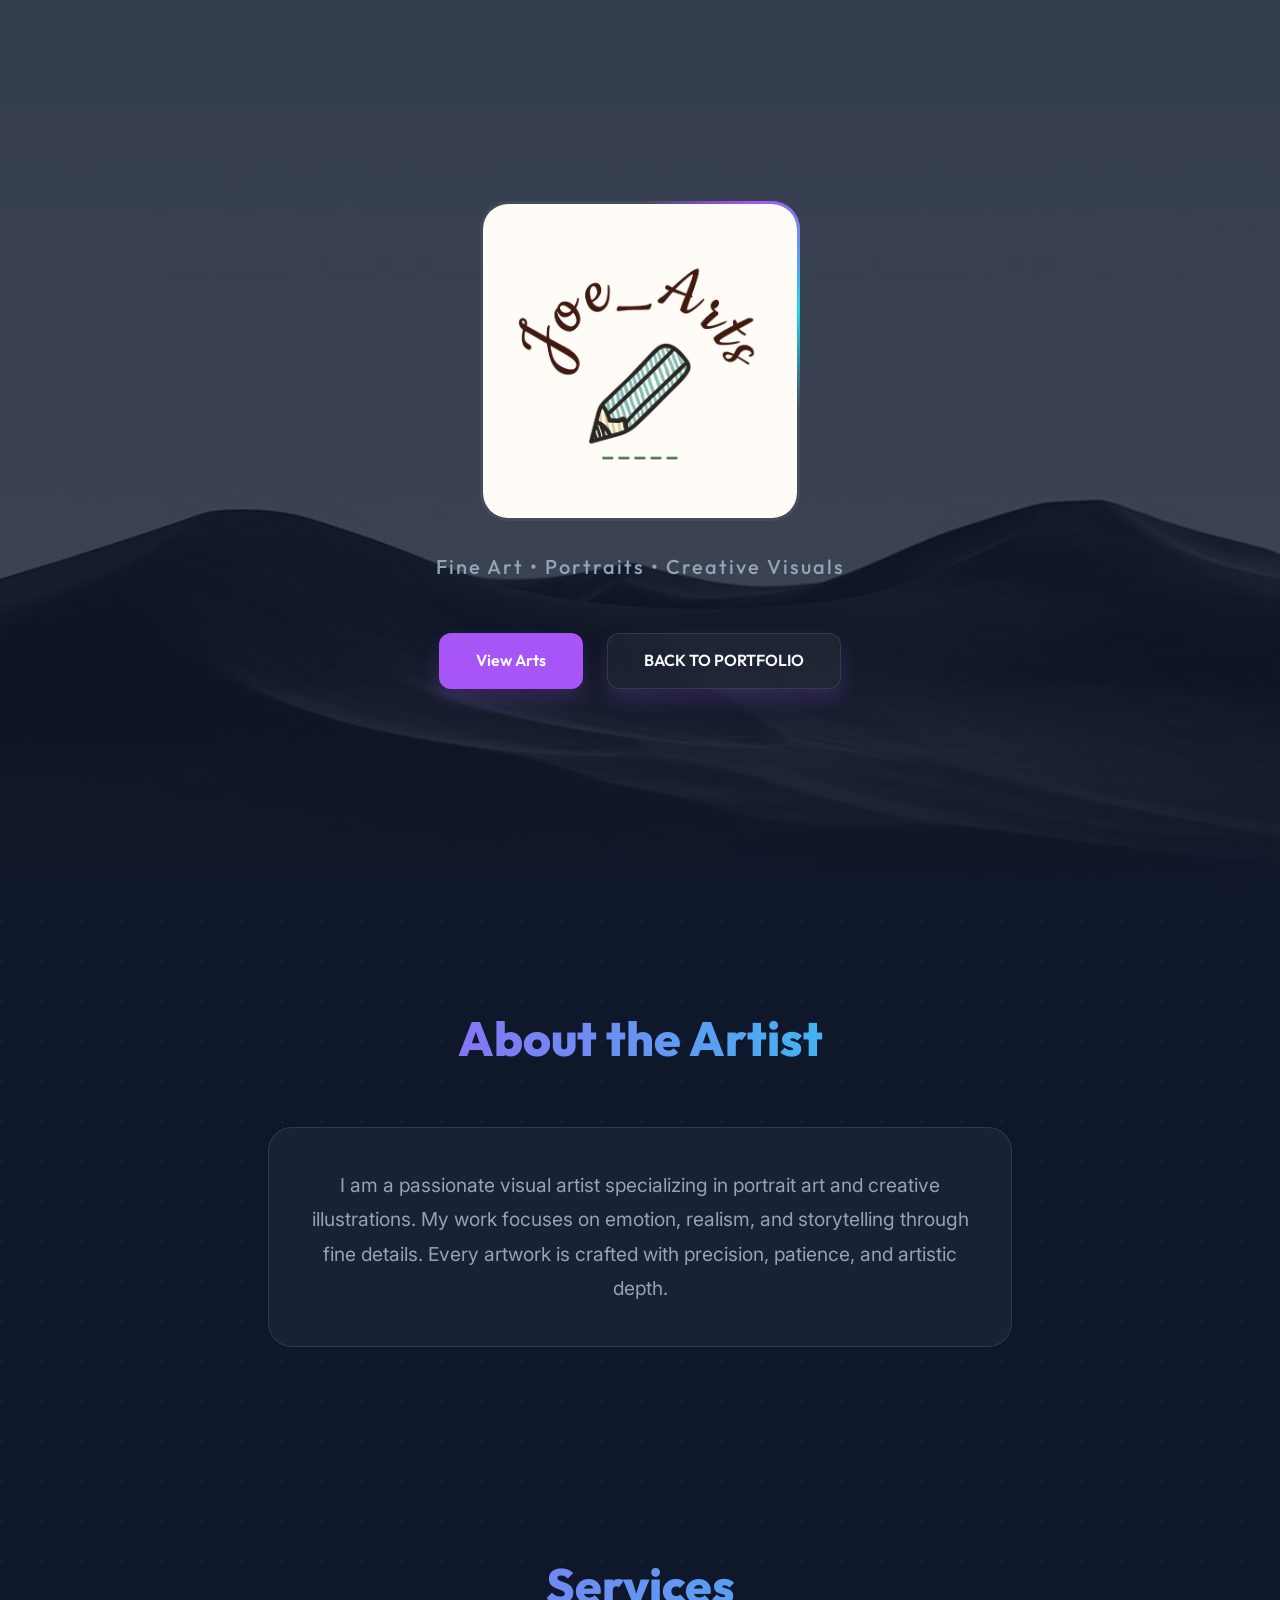
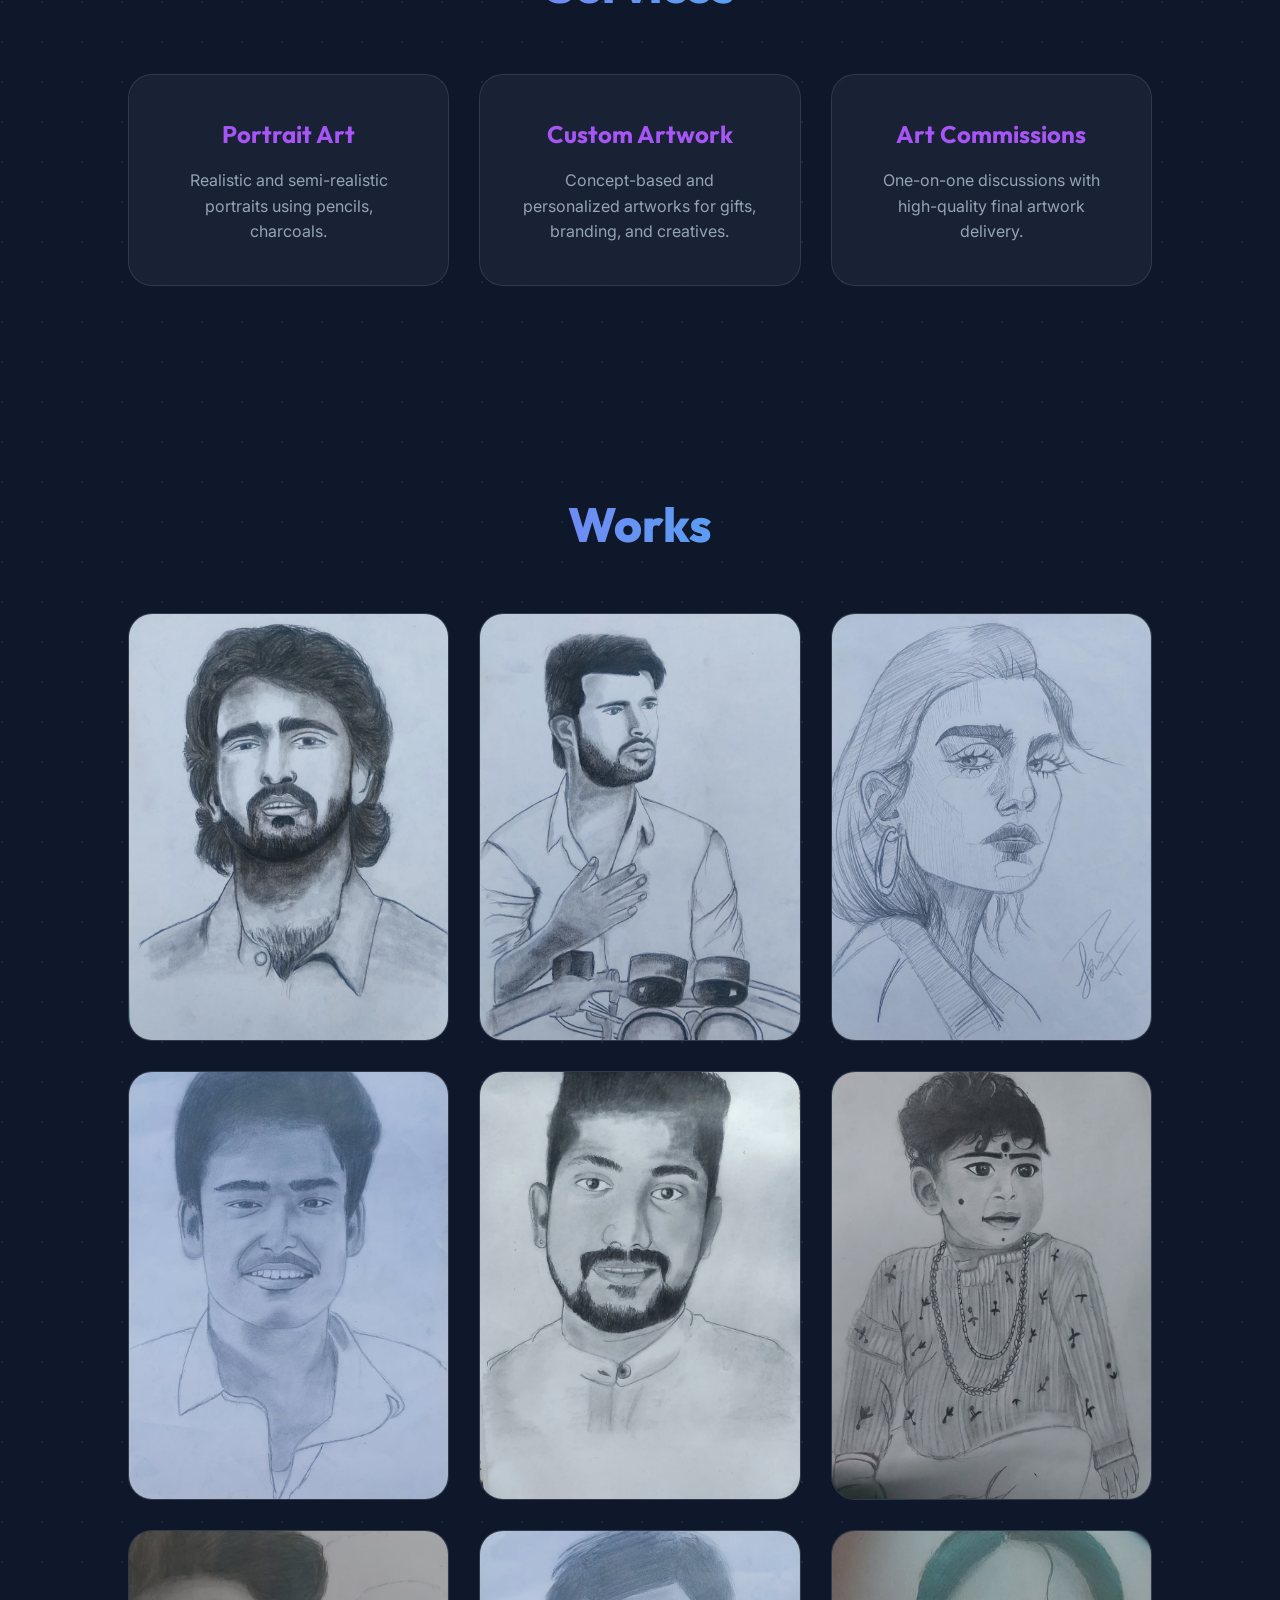
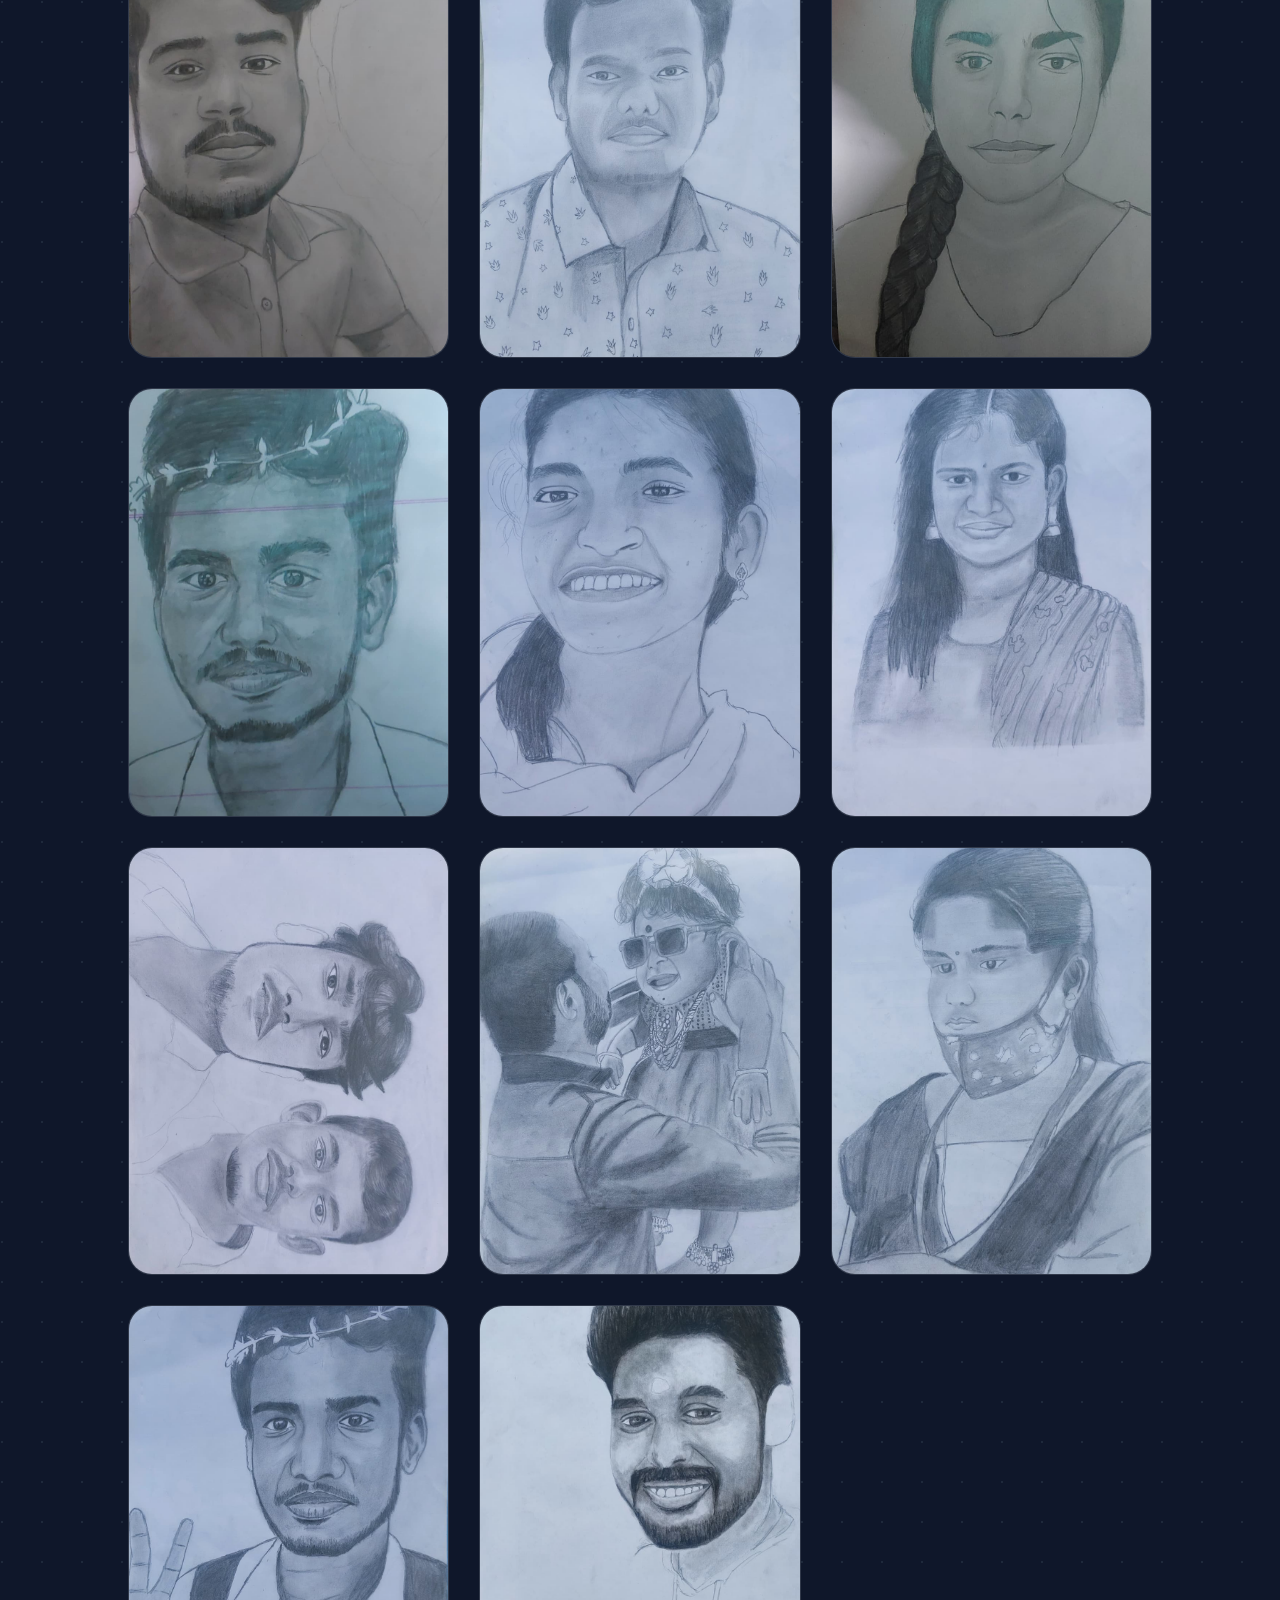
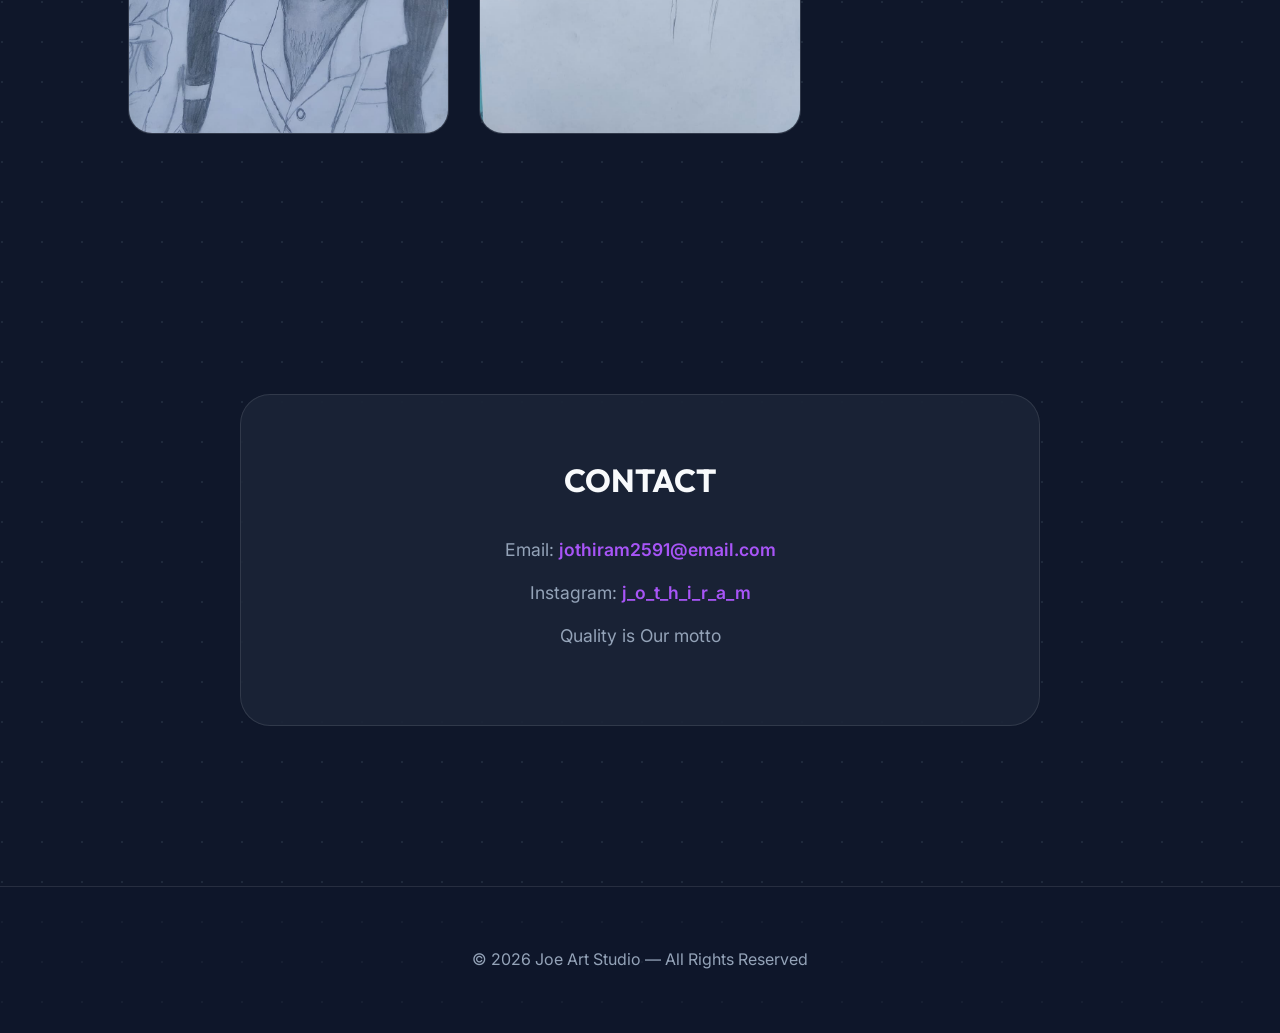
==== commit 7988832a: "." ====
--- a/art.html
+++ b/art.html
@@ -487,7 +487,6 @@
       <div class="portfolio-item"><img src="./works/13.jpeg" alt="Work 13"></div>
       <div class="portfolio-item"><img src="./works/14.jpeg" alt="Work 14"></div>
       <div class="portfolio-item"><img src="./works/15.jpeg" alt="Work 15"></div>
-      <div class="portfolio-item"><img src="./works/16.jpeg" alt="Work 16"></div>
       <div class="portfolio-item"><img src="./works/17.jpeg" alt="Work 17"></div>
       <div class="portfolio-item"><img src="./works/18.jpeg" alt="Work 18"></div>
     </div>
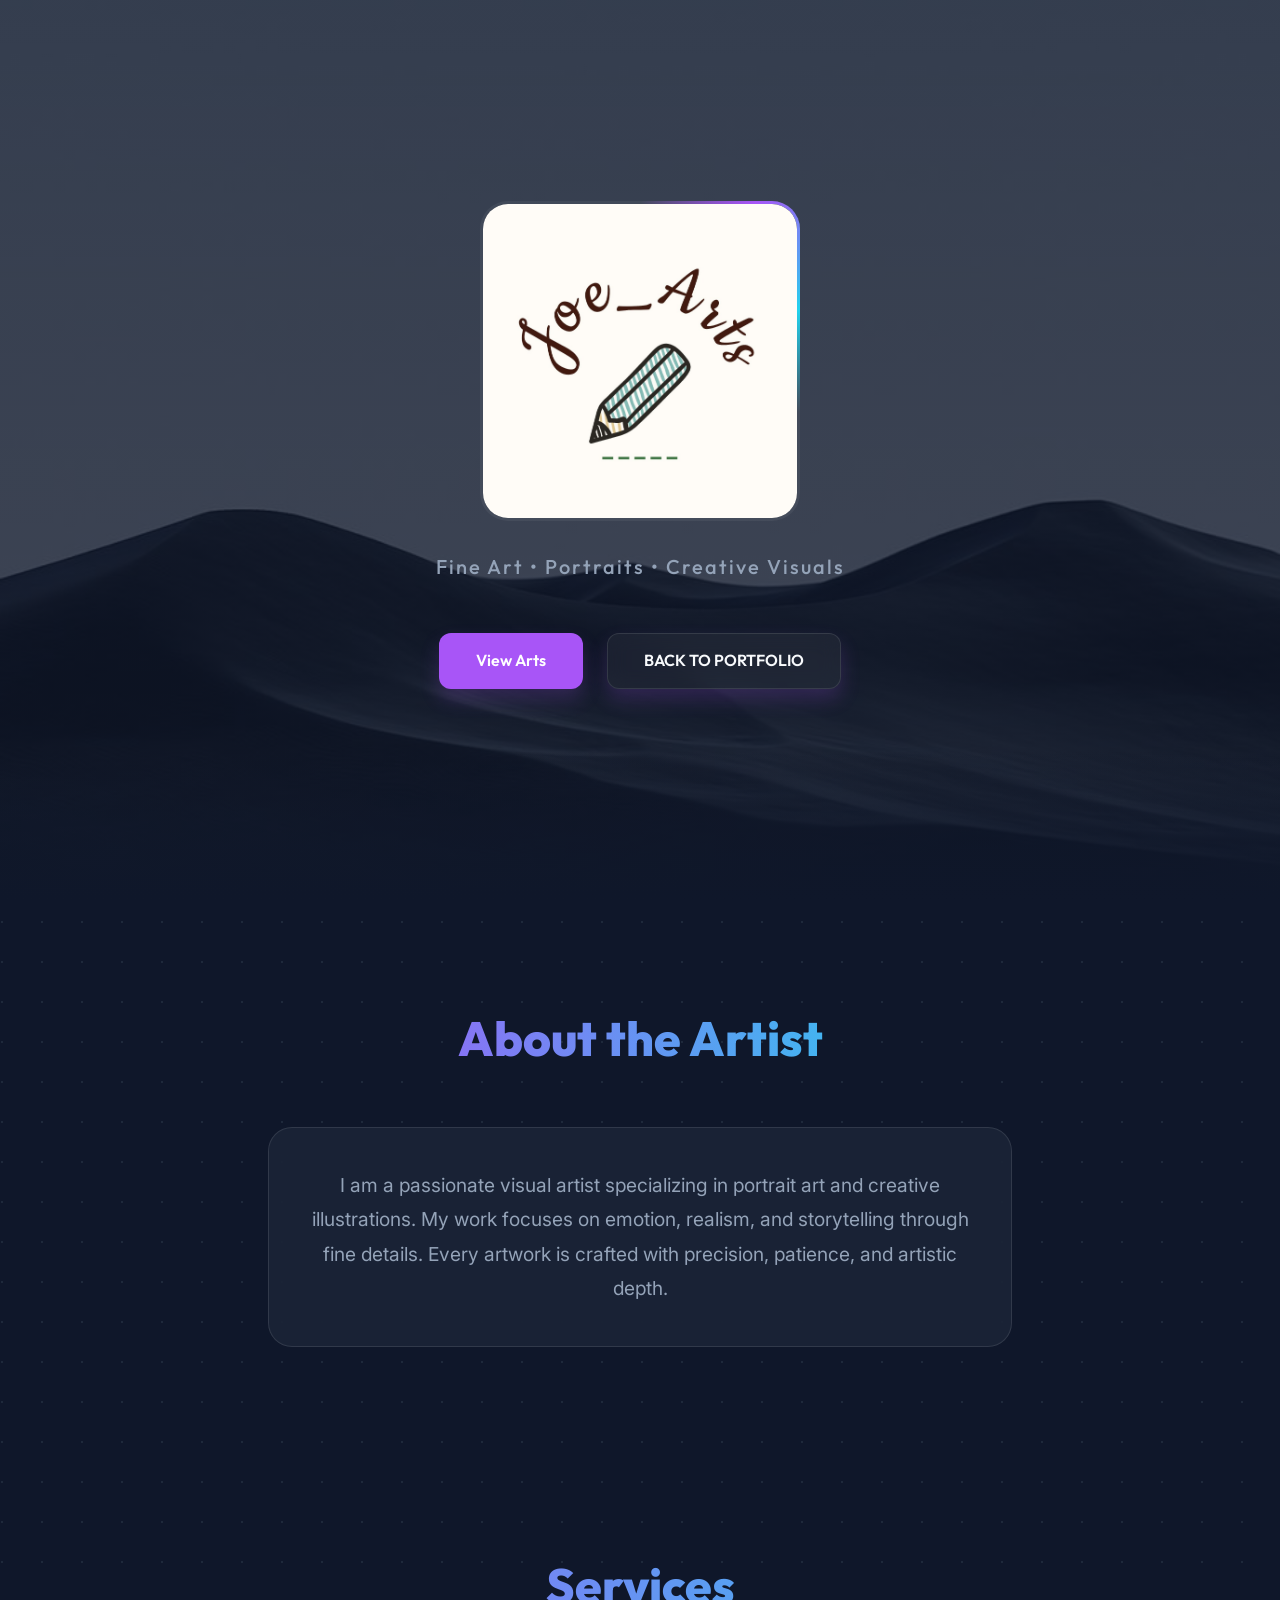
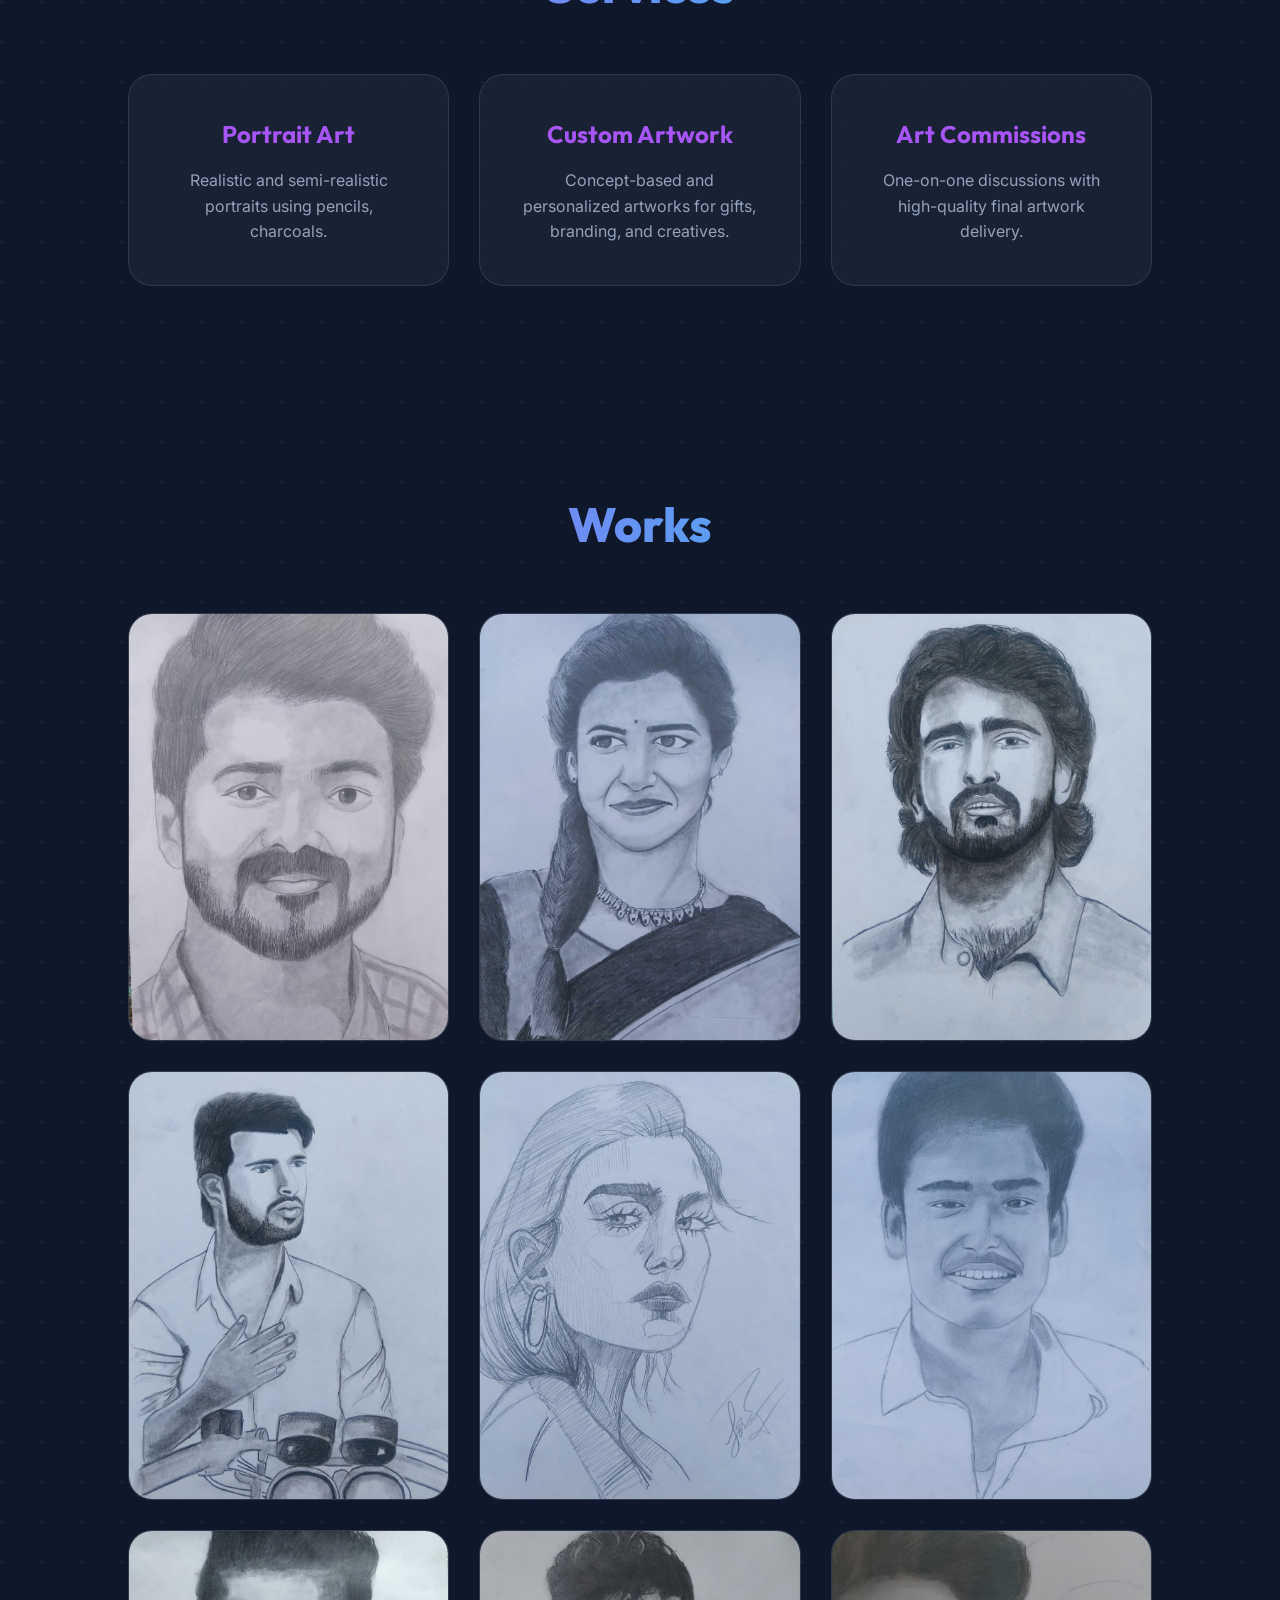
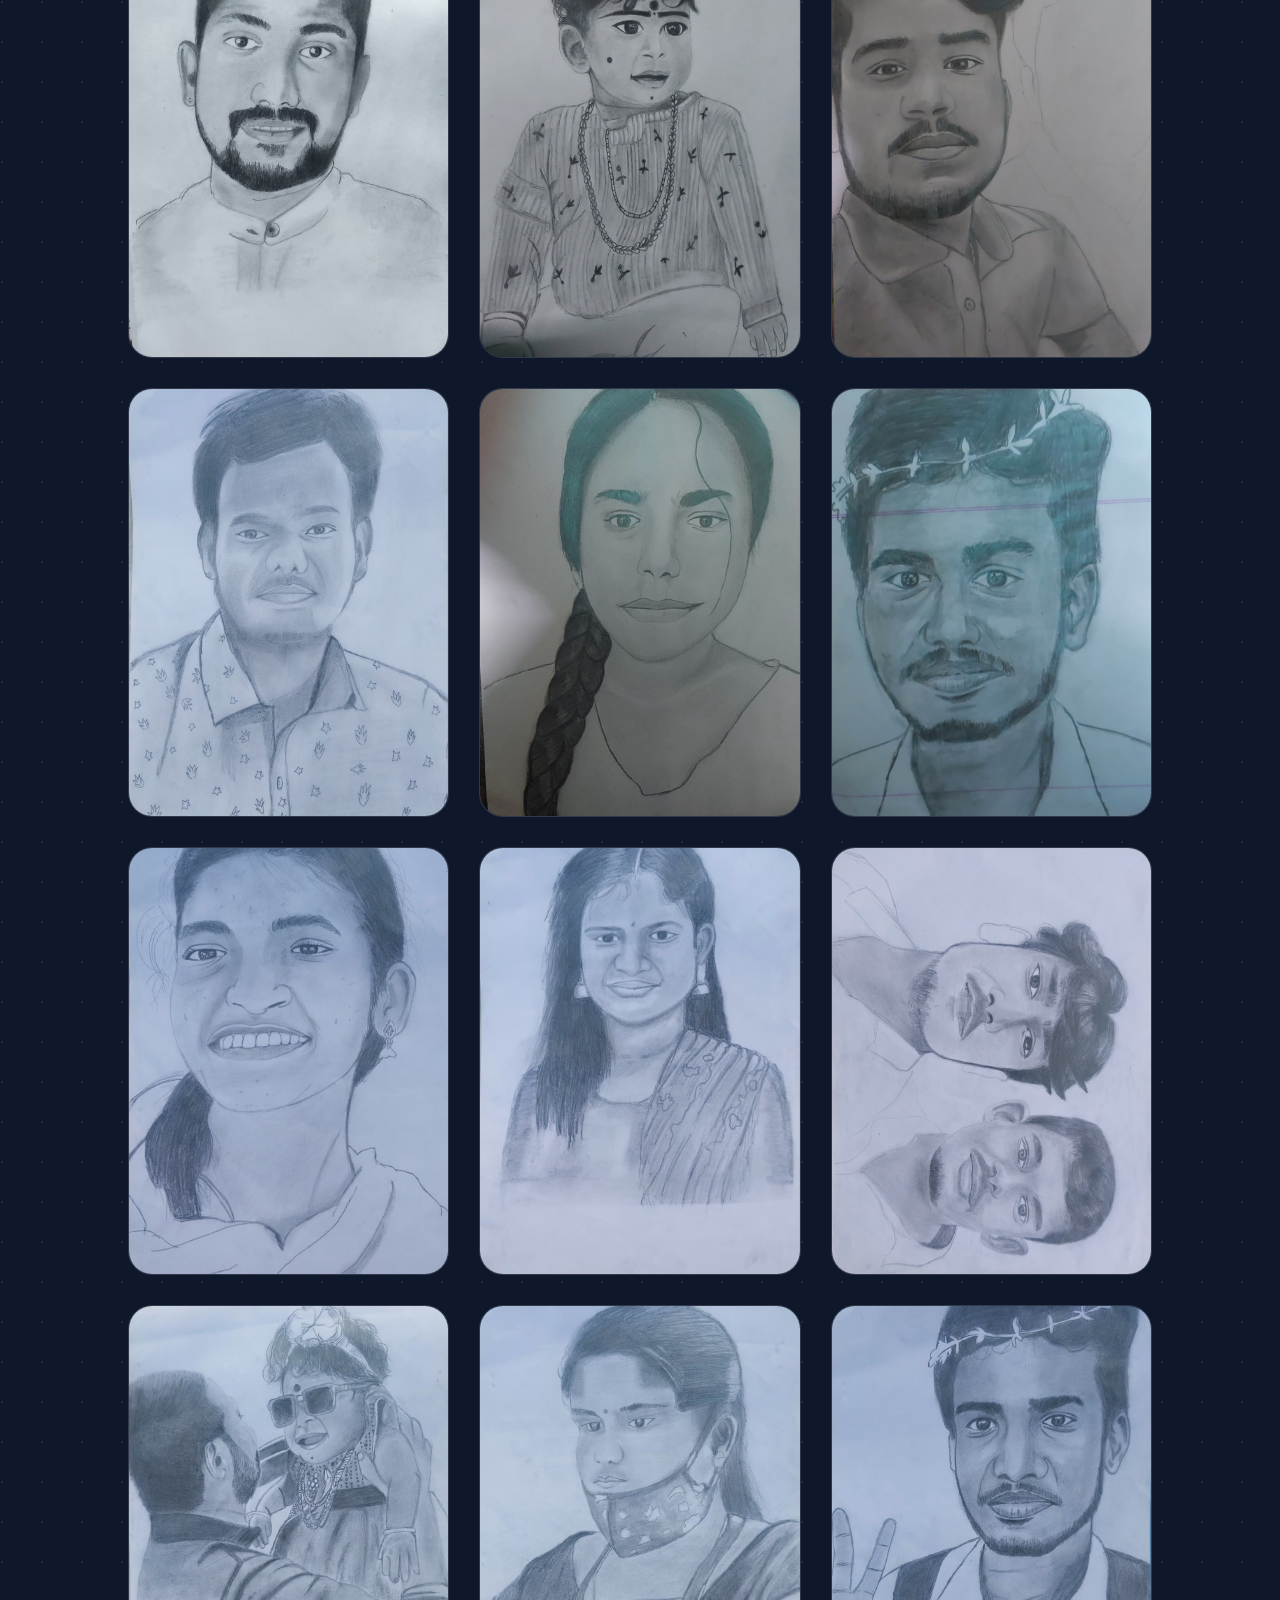
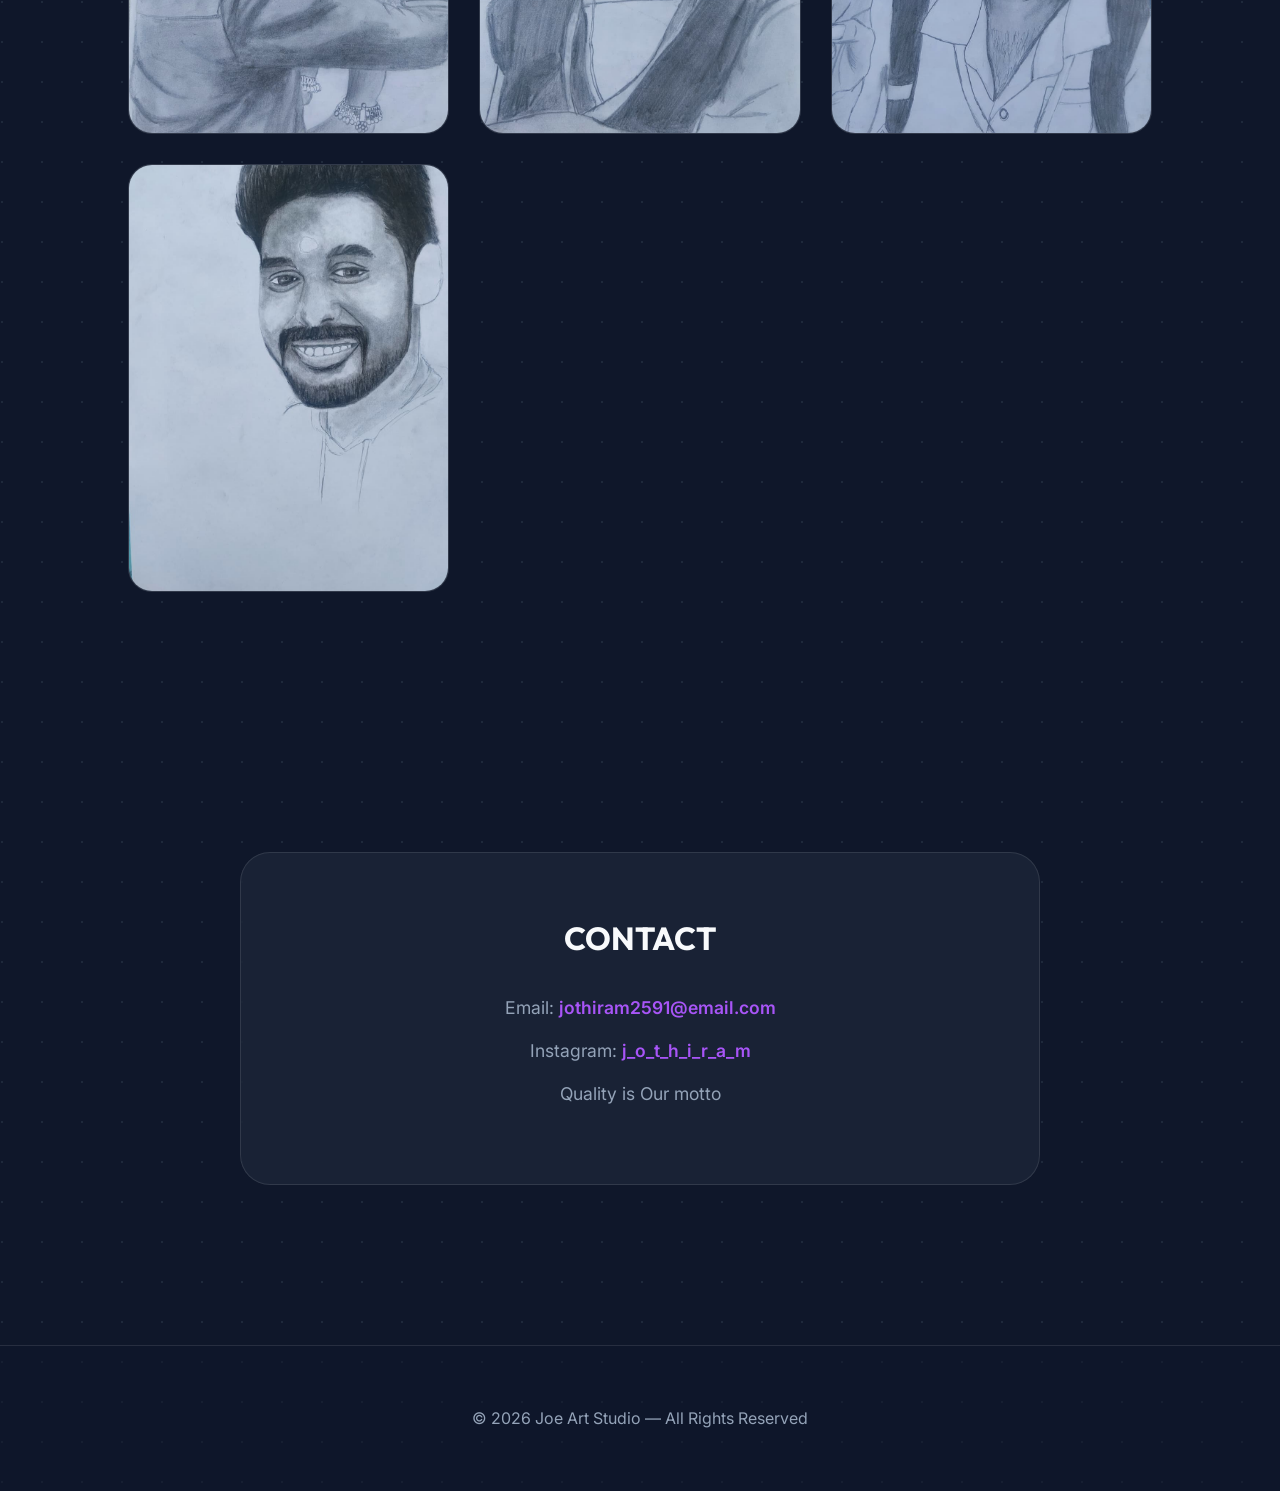
==== commit de577bc1: "." ====
--- a/art.html
+++ b/art.html
@@ -472,6 +472,8 @@
   <section id="portfolio">
     <h2>Works</h2>
     <div class="portfolio-grid">
+       <div class="portfolio-item"><img src="./works/vijay.jpeg" alt="Work 1"></div>
+      <div class="portfolio-item"><img src="./works/samantha.jpeg" alt="Work 2"></div>
       <div class="portfolio-item"><img src="./works/1.jpeg" alt="Work 1"></div>
       <div class="portfolio-item"><img src="./works/2.jpeg" alt="Work 2"></div>
       <div class="portfolio-item"><img src="./works/3.jpeg" alt="Work 3"></div>
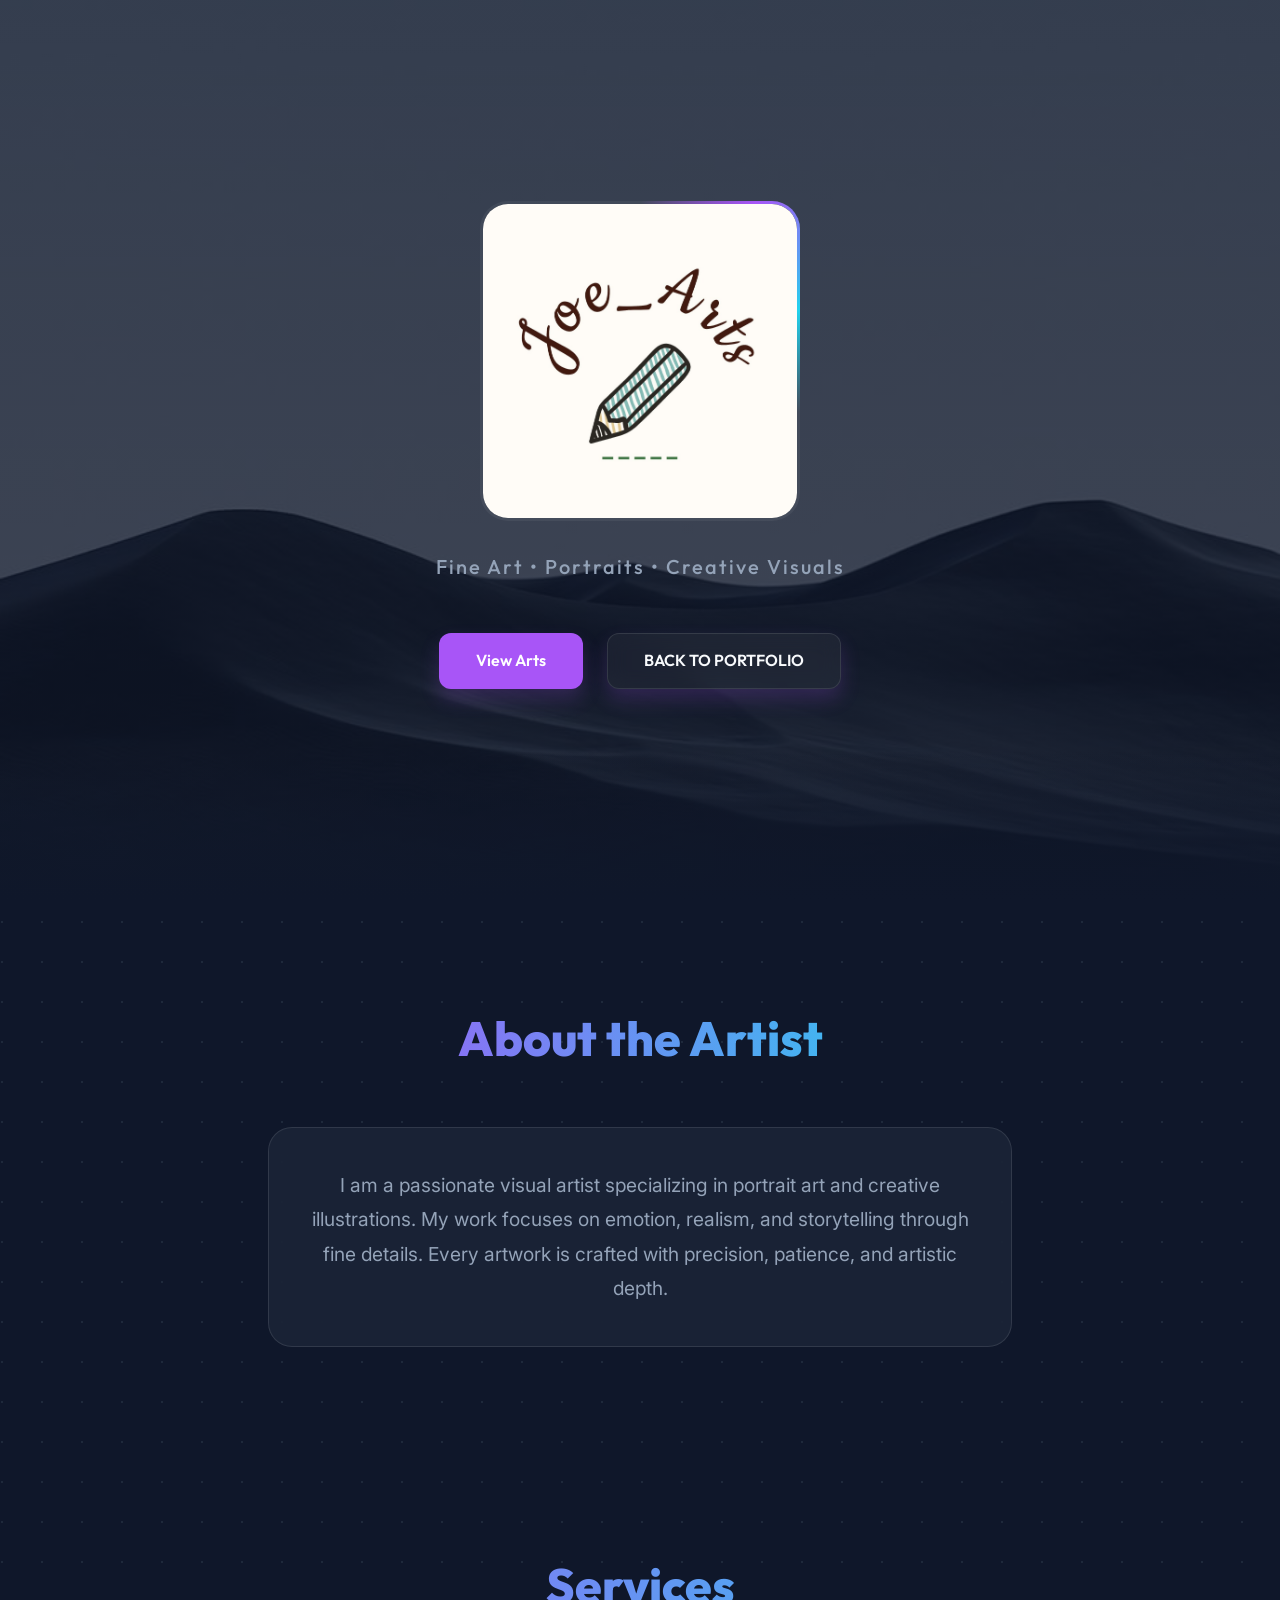
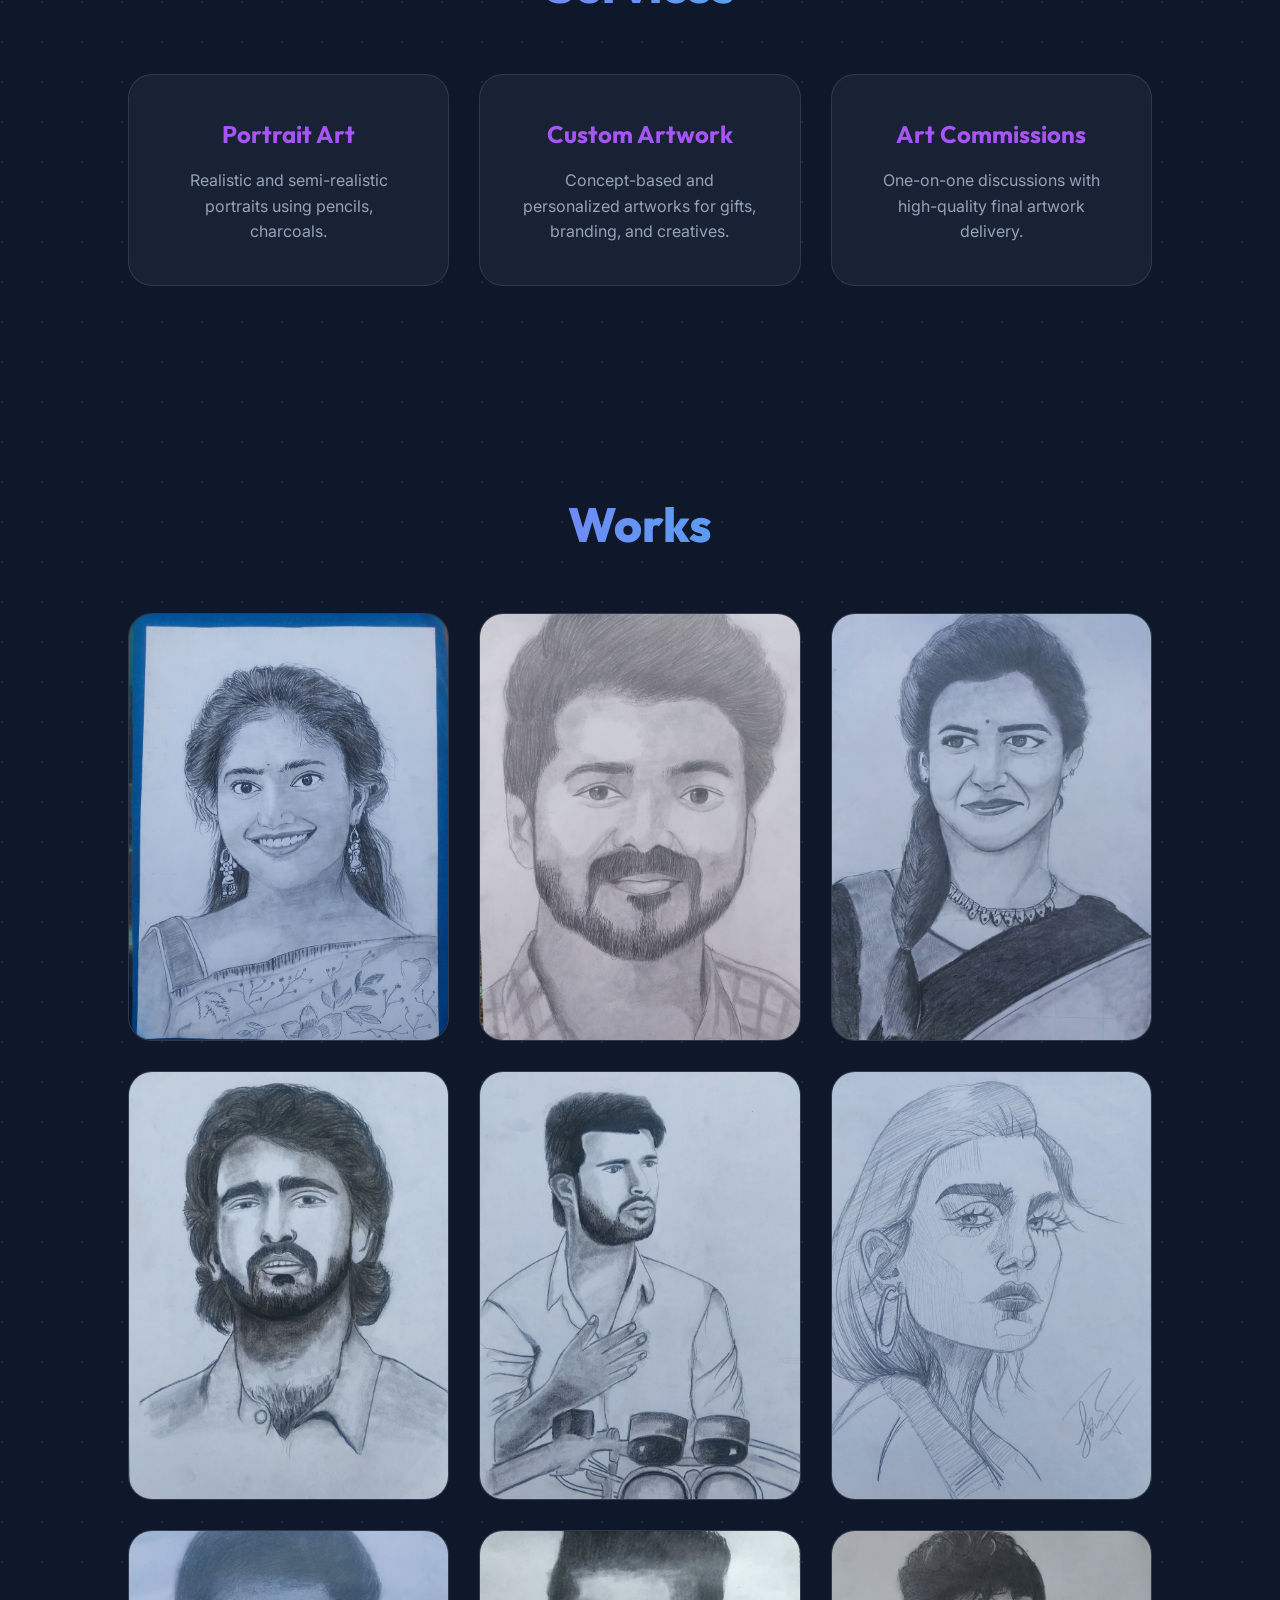
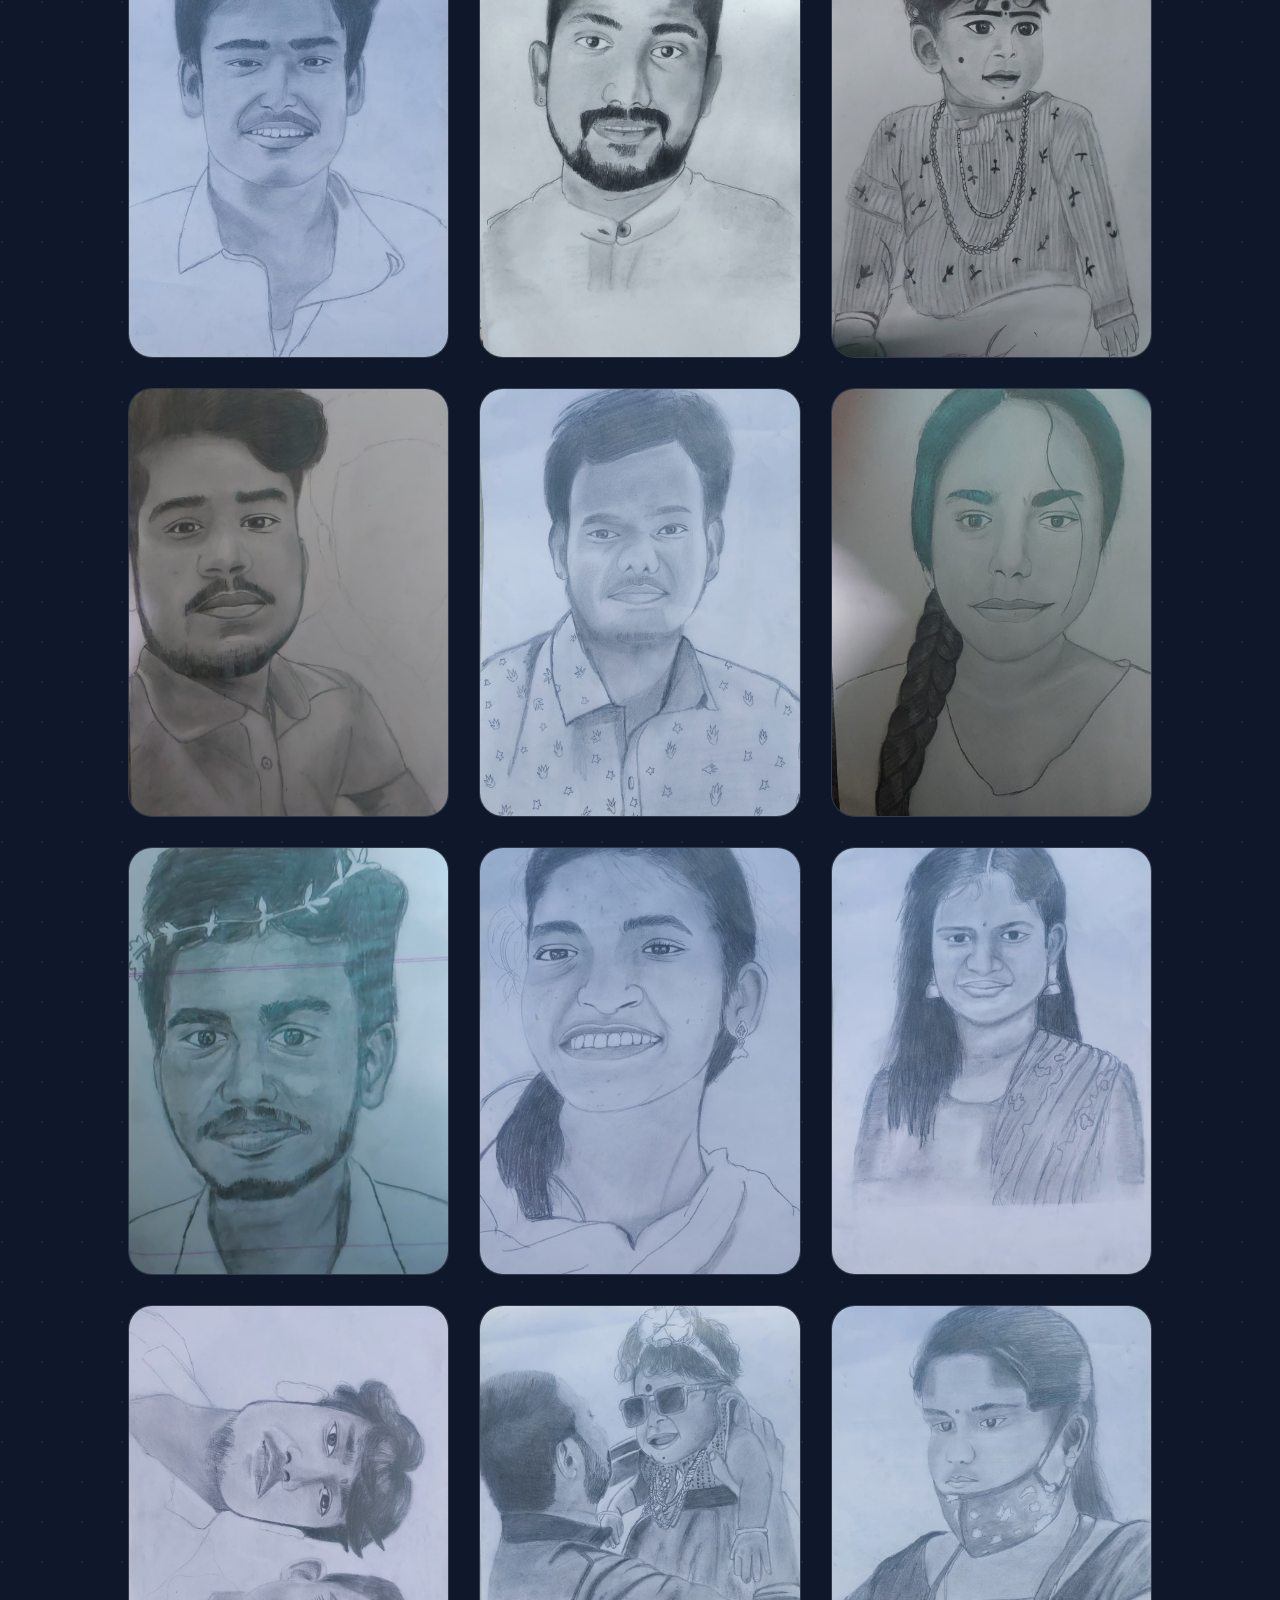
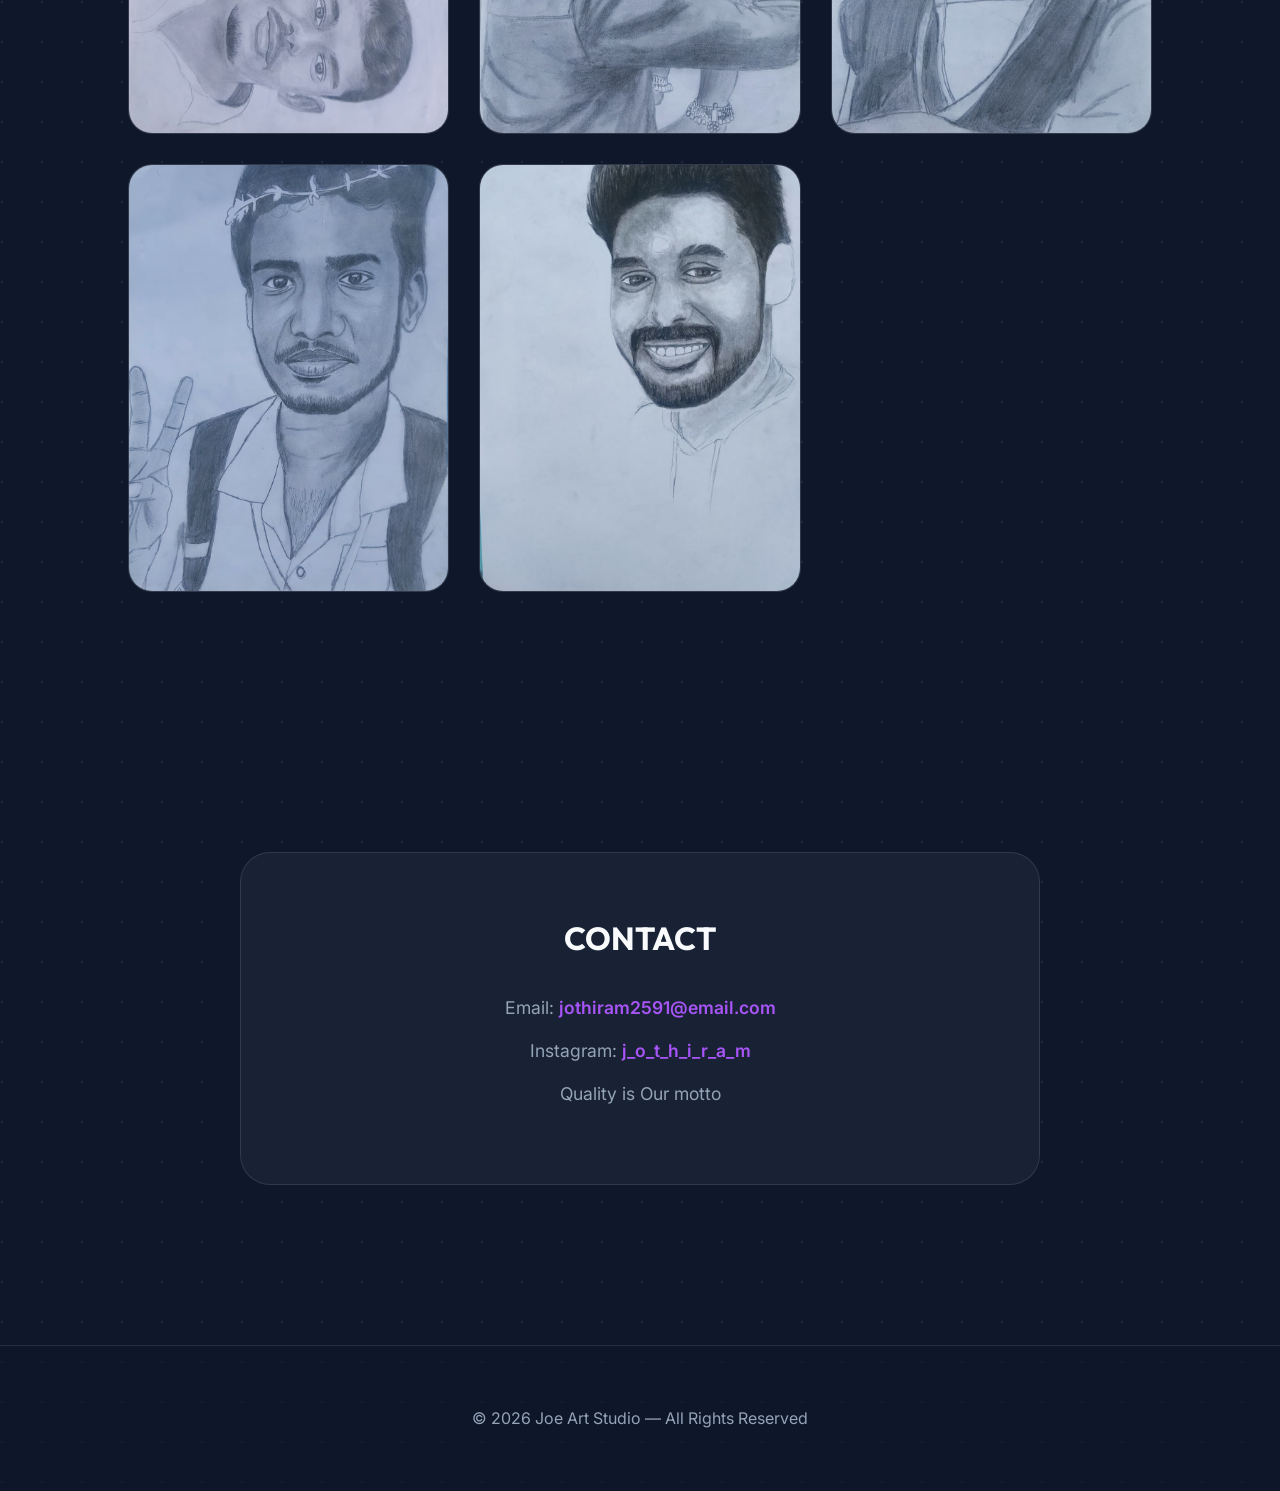
==== commit c42d2c07: "." ====
--- a/art.html
+++ b/art.html
@@ -472,6 +472,7 @@
   <section id="portfolio">
     <h2>Works</h2>
     <div class="portfolio-grid">
+       <div class="portfolio-item"><img src="./works/sai_pallavi.jpeg" alt="Work 1"></div>
        <div class="portfolio-item"><img src="./works/vijay.jpeg" alt="Work 1"></div>
       <div class="portfolio-item"><img src="./works/samantha.jpeg" alt="Work 2"></div>
       <div class="portfolio-item"><img src="./works/1.jpeg" alt="Work 1"></div>
